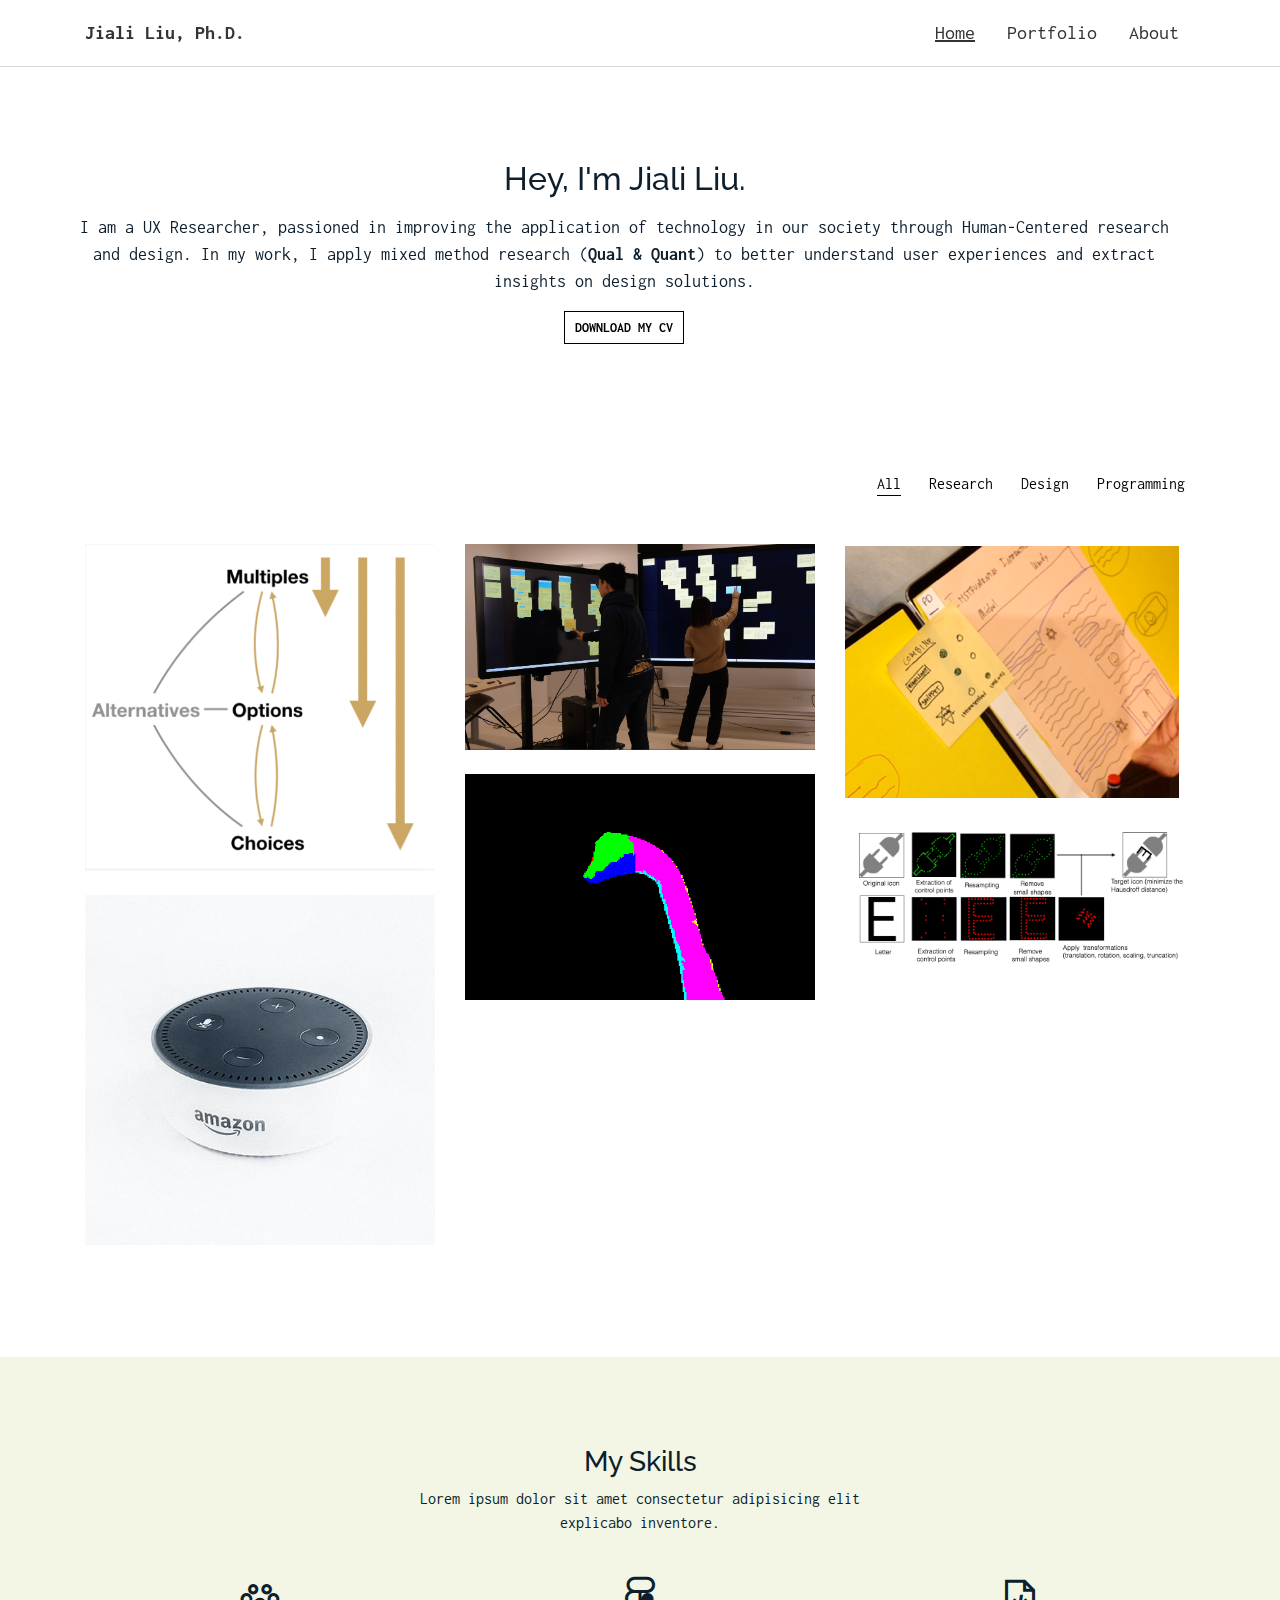
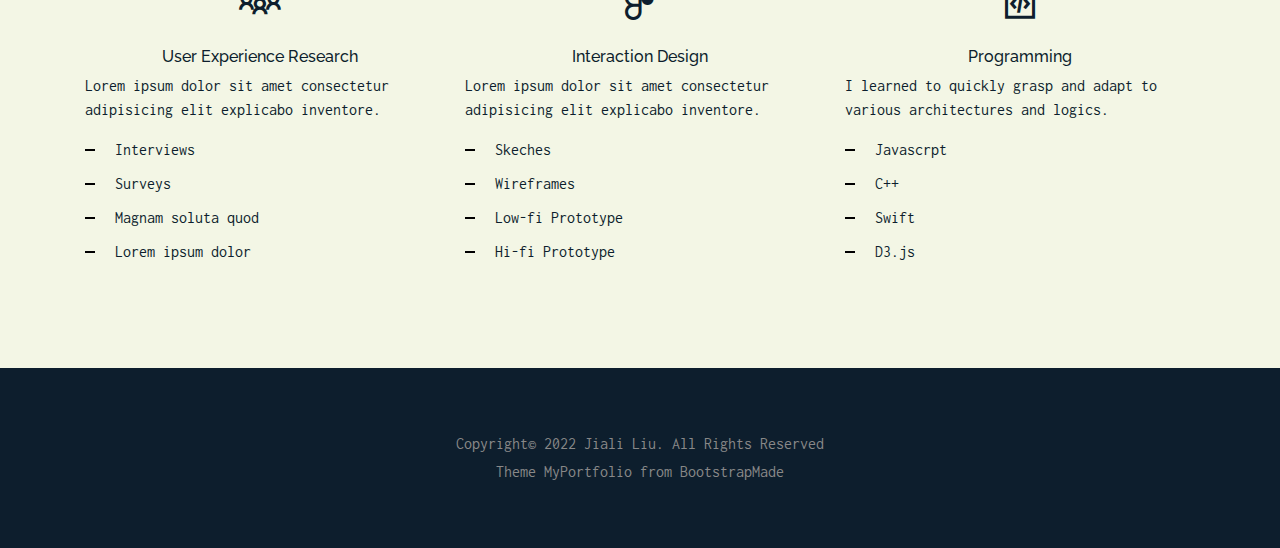
==== index.html @ 4feab04d "fix nav" ====
<!DOCTYPE html>
<html lang="en">

<head>
  <meta charset="utf-8">
  <title>JL</title>
  <meta content="width=device-width, initial-scale=1.0" name="viewport">
  <meta content="" name="keywords">
  <meta content="" name="description">

  <!-- Favicons -->
  <link rel="apple-touch-icon" sizes="180x180" href="img/apple-touch-icon.png">
  <link rel="icon" type="image/png" sizes="32x32" href="img/favicon-32x32.png">
  <link rel="icon" type="image/png" sizes="16x16" href="img/favicon-16x16.png">
  <link rel="manifest" href="img/site.webmanifest">

  <!-- Google Fonts -->
  <link href="https://fonts.googleapis.com/css?family=Inconsolata:400,700|Raleway:400,700&display=swap"
    rel="stylesheet">

  <!-- Bootstrap CSS File -->
  <link href="vendor/bootstrap/css/bootstrap.min.css" rel="stylesheet">

  <!-- Vendor CSS Files -->
  <link href="vendor/icofont/icofont.min.css" rel="stylesheet">
  <link href="vendor/line-awesome/css/line-awesome.min.css" rel="stylesheet">
  <link href="vendor/aos/aos.css" rel="stylesheet">
  <link href="vendor/owlcarousel/assets/owl.carousel.min.css" rel="stylesheet">

  <!-- Template Main CSS File -->
  <link href="css/style.css" rel="stylesheet">

  <script src="https://ajax.googleapis.com/ajax/libs/jquery/3.5.1/jquery.min.js"></script>
  <!-- =======================================================
    Template Name: MyPortfolio
    Template URL: https://bootstrapmade.com/myportfolio-bootstrap-portfolio-website-template/
    Author: BootstrapMade.com
    Author URL: https://bootstrapmade.com/
  ======================================================= -->
</head>

<body>

  <!--Navigation bar-->
<div id="nav-placeholder">
</div>

<script>
$(function(){
  $("#nav-placeholder").load("nav.html", ()=> {
    $("#menu-home").attr('class', 'nav-item active');
    $("#menu-portfolio").attr('class', 'nav-item');
    $("#menu-about").attr('class', 'nav-item');
  });
});
</script>
<!--end of Navigation bar-->


  <main id="main">

    <div class="site-section" id="section-intro">
      <div class="container">
        <div class="row mb-4 align-items-center">
          <div class="col-md-12 justify-content-center text-center" data-aos="fade-up">
            <h2>Hey, I'm Jiali Liu.</h2>
            <p id="elevator-pitch">I am a UX Researcher, passioned in improving the application of technology in our society through Human-Centered research and design.
               In my work, I apply mixed method research (<b>Qual & Quant</b>) to better understand user experiences and extract insights on design solutions.
            </p>
            <p><a href="#" class="getCV">Download my CV</a></p>
          </div>
        </div>
      </div>
    </div>

    <div class="site-section site-portfolio">
      <div class="container">
         <div class="row mb-5 align-items-center">
            <div class="col-md-12 col-lg-6 mb-4 mb-lg-0" data-aos="fade-up">
              <!-- <p class="mb-0">UX Researcher & Designer</p> -->
            </div>
            <div class="col-md-12 col-lg-6 text-left text-lg-right" data-aos="fade-up" data-aos-delay="100">
              <div id="filters" class="filters">
                <a href="#" data-filter="*" class="active">All</a>
                <a href="#" data-filter=".research">Research</a>
                <a href="#" data-filter=".design">Design</a>
                <a href="#" data-filter=".programming">Programming</a>
              </div>
            </div>
          </div>

        <div id="portfolio-grid" class="row no-gutter" data-aos="fade-up" data-aos-delay="200">
          <div class="item research col-sm-6 col-md-4 col-lg-4 mb-4">
            <a href="alternatives.html" class="item-wrap fancybox">
              <div class="work-info">
                <h3>Alternatives in Data Analysis</h3>
                <span>research</span>
              </div>
              <img class="img-fluid" src="img/alternatives/alts-attention.jpg">
            </a>
          </div>
          <div class="item research col-sm-6 col-md-4 col-lg-4 mb-4">
            <a href="ADQDA.html" class="item-wrap fancybox">
              <div class="work-info">
                <h3>Affinity Diagramming</h3>
                <span>research</span>
              </div>
              <img class="img-fluid" src="img/ADQDA/ADQDA-cover.png">
            </a>
          </div>
          <div class="item research design col-sm-6 col-md-4 col-lg-4 mb-4">
            <a href="plasmaText.html" class="item-wrap fancybox">
              <div class="work-info">
                <h3>PlasmaText</h3>
                <span>research, design</span>
              </div>
              <img class="img-fluid" src="img/plasmaText/plasmaText-cover.png">
            </a>
          </div>
          <div class="item programming col-sm-6 col-md-4 col-lg-4 mb-4">
            <a href="work-single.html" class="item-wrap fancybox">
              <div class="work-info">
                <h3>Exoskeleton</h3>
                <span>programming</span>
              </div>
              <img class="img-fluid" src="img/programming/programming-exoskeleton.png">
            </a>
          </div>
          <div class="item programming col-sm-6 col-md-4 col-lg-4 mb-4">
            <a href="work-single.html" class="item-wrap fancybox">
              <div class="work-info">
                <h3>IconHK</h3>
                <span>programming</span>
              </div>
              <img class="img-fluid" src="img/programming/iconhk.png">
            </a>
          </div>
          <div class="item design col-sm-6 col-md-4 col-lg-4 mb-4">
            <a href="work-single.html" class="item-wrap fancybox">
              <div class="work-info">
                <h3>Alt.Notebook</h3>
                <span>design</span>
              </div>
              <img class="img-fluid" src="img/img_6.jpg">
            </a>
          </div>
        </div>
    </div>
  </div>

    <div class="site-section" id="my-skills">
      <div class="container">
        <div class="row justify-content-center text-center mb-4">
          <div class="col-5">
            <h2 class="h2 heading">My Skills</h2>
            <p>Lorem ipsum dolor sit amet consectetur adipisicing elit explicabo inventore.</p>
          </div>
        </div>

        <div class="row">
          <div class="col">
            <i class="las la-users la-3x mb-4 d-flex justify-content-center"></i>
            <h4 class="h4 mb-2 d-flex justify-content-center">User Experience Research</h4>
            <p>Lorem ipsum dolor sit amet consectetur adipisicing elit explicabo inventore.</p>
            <ul class="list-unstyled list-line">
              <li>Interviews</li>
              <li>Surveys</li>
              <li>Magnam soluta quod</li>
              <li>Lorem ipsum dolor</li>
            </ul>
          </div>

          <div class="col">
            <i class="lab la-figma la-3x mb-4 d-flex justify-content-center"></i>
            <h4 class="h4 mb-2 d-flex justify-content-center">Interaction Design</h4>
            <p>Lorem ipsum dolor sit amet consectetur adipisicing elit explicabo inventore.</p>
            <ul class="list-unstyled list-line">
              <li>Skeches</li>
              <li>Wireframes</li>
              <li>Low-fi Prototype</li>
              <li>Hi-fi Prototype</li>
            </ul>
          </div>

          <div class="col">
            <i class="las la-file-code la-3x mb-4 d-flex justify-content-center"></i>
            <h4 class="h4 mb-2 d-flex justify-content-center">Programming</h4>
            <p>I learned to quickly grasp and adapt to various architectures and logics.</p>
            <ul class="list-unstyled list-line">
              <li>Javascrpt</li>
              <li>C++</li>
              <li>Swift</li>
              <li>D3.js</li>
            </ul>
          </div>
        </div>
      </div>
    </div>

  </main>
  <!--footer-->
<div id="footer-placeholder">
</div>

<script>
$(function(){
  $("#footer-placeholder").load("footer.html");
  console.log("hhhh");
});
</script>
<!--end of footer-->

  <!-- Vendor JS Files -->
  <script src="vendor/jquery/jquery.min.js"></script>
  <script src="vendor/jquery/jquery-migrate.min.js"></script>
  <script src="vendor/bootstrap/js/bootstrap.min.js"></script>
  <script src="vendor/easing/easing.min.js"></script>
  <script src="vendor/php-email-form/validate.js"></script>
  <script src="vendor/isotope/isotope.pkgd.min.js"></script>
  <script src="vendor/aos/aos.js"></script>
  <script src="vendor/owlcarousel/owl.carousel.min.js"></script>

  <!-- Template Main JS File -->
  <script src="js/main.js"></script>

</body>

</html>
---- vendor/line-awesome/css/line-awesome.min.css ----
.la,.lab,.lad,.lal,.lar,.las{-moz-osx-font-smoothing:grayscale;-webkit-font-smoothing:antialiased;display:inline-block;font-style:normal;font-variant:normal;text-rendering:auto;line-height:1}.la-lg{font-size:1.33333em;line-height:.75em;vertical-align:-.0667em}.la-xs{font-size:.75em}.la-sm{font-size:.875em}.la-1x{font-size:1em}.la-2x{font-size:2em}.la-3x{font-size:3em}.la-4x{font-size:4em}.la-5x{font-size:5em}.la-6x{font-size:6em}.la-7x{font-size:7em}.la-8x{font-size:8em}.la-9x{font-size:9em}.la-10x{font-size:10em}.la-fw{text-align:center;width:1.25em}.la-ul{list-style-type:none;margin-left:2.5em;padding-left:0}.la-ul>li{position:relative}.la-li{left:-2em;position:absolute;text-align:center;width:2em;line-height:inherit}.la-border{border:solid .08em #eee;border-radius:.1em;padding:.2em .25em .15em}.la-pull-left{float:left}.la-pull-right{float:right}.la.la-pull-left,.lab.la-pull-left,.lal.la-pull-left,.lar.la-pull-left,.las.la-pull-left{margin-right:.3em}.la.la-pull-right,.lab.la-pull-right,.lal.la-pull-right,.lar.la-pull-right,.las.la-pull-right{margin-left:.3em}.la-spin{-webkit-animation:la-spin 2s infinite linear;animation:la-spin 2s infinite linear}.la-pulse{-webkit-animation:la-spin 1s infinite steps(8);animation:la-spin 1s infinite steps(8)}@-webkit-keyframes la-spin{0%{-webkit-transform:rotate(0);transform:rotate(0)}100%{-webkit-transform:rotate(360deg);transform:rotate(360deg)}}@keyframes la-spin{0%{-webkit-transform:rotate(0);transform:rotate(0)}100%{-webkit-transform:rotate(360deg);transform:rotate(360deg)}}.la-rotate-90{-webkit-transform:rotate(90deg);transform:rotate(90deg)}.la-rotate-180{-webkit-transform:rotate(180deg);transform:rotate(180deg)}.la-rotate-270{-webkit-transform:rotate(270deg);transform:rotate(270deg)}.la-flip-horizontal{-webkit-transform:scale(-1,1);transform:scale(-1,1)}.la-flip-vertical{-webkit-transform:scale(1,-1);transform:scale(1,-1)}.la-flip-both,.la-flip-horizontal.la-flip-vertical{-webkit-transform:scale(-1,-1);transform:scale(-1,-1)}:root .la-flip-both,:root .la-flip-horizontal,:root .la-flip-vertical,:root .la-rotate-180,:root .la-rotate-270,:root .la-rotate-90{-webkit-filter:none;filter:none}.la-stack{display:inline-block;height:2em;line-height:2em;position:relative;vertical-align:middle;width:2.5em}.la-stack-1x,.la-stack-2x{left:0;position:absolute;text-align:center;width:100%}.la-stack-1x{line-height:inherit}.la-stack-2x{font-size:2em}.la-inverse{color:#fff}.la-500px:before{content:"\f26e"}.la-accessible-icon:before{content:"\f368"}.la-accusoft:before{content:"\f369"}.la-acquisitions-incorporated:before{content:"\f6af"}.la-ad:before{content:"\f641"}.la-address-book:before{content:"\f2b9"}.la-address-card:before{content:"\f2bb"}.la-adjust:before{content:"\f042"}.la-adn:before{content:"\f170"}.la-adobe:before{content:"\f778"}.la-adversal:before{content:"\f36a"}.la-affiliatetheme:before{content:"\f36b"}.la-air-freshener:before{content:"\f5d0"}.la-airbnb:before{content:"\f834"}.la-algolia:before{content:"\f36c"}.la-align-center:before{content:"\f037"}.la-align-justify:before{content:"\f039"}.la-align-left:before{content:"\f036"}.la-align-right:before{content:"\f038"}.la-alipay:before{content:"\f642"}.la-allergies:before{content:"\f461"}.la-amazon:before{content:"\f270"}.la-amazon-pay:before{content:"\f42c"}.la-ambulance:before{content:"\f0f9"}.la-american-sign-language-interpreting:before{content:"\f2a3"}.la-amilia:before{content:"\f36d"}.la-anchor:before{content:"\f13d"}.la-android:before{content:"\f17b"}.la-angellist:before{content:"\f209"}.la-angle-double-down:before{content:"\f103"}.la-angle-double-left:before{content:"\f100"}.la-angle-double-right:before{content:"\f101"}.la-angle-double-up:before{content:"\f102"}.la-angle-down:before{content:"\f107"}.la-angle-left:before{content:"\f104"}.la-angle-right:before{content:"\f105"}.la-angle-up:before{content:"\f106"}.la-angry:before{content:"\f556"}.la-angrycreative:before{content:"\f36e"}.la-angular:before{content:"\f420"}.la-ankh:before{content:"\f644"}.la-app-store:before{content:"\f36f"}.la-app-store-ios:before{content:"\f370"}.la-apper:before{content:"\f371"}.la-apple:before{content:"\f179"}.la-apple-alt:before{content:"\f5d1"}.la-apple-pay:before{content:"\f415"}.la-archive:before{content:"\f187"}.la-archway:before{content:"\f557"}.la-arrow-alt-circle-down:before{content:"\f358"}.la-arrow-alt-circle-left:before{content:"\f359"}.la-arrow-alt-circle-right:before{content:"\f35a"}.la-arrow-alt-circle-up:before{content:"\f35b"}.la-arrow-circle-down:before{content:"\f0ab"}.la-arrow-circle-left:before{content:"\f0a8"}.la-arrow-circle-right:before{content:"\f0a9"}.la-arrow-circle-up:before{content:"\f0aa"}.la-arrow-down:before{content:"\f063"}.la-arrow-left:before{content:"\f060"}.la-arrow-right:before{content:"\f061"}.la-arrow-up:before{content:"\f062"}.la-arrows-alt:before{content:"\f0b2"}.la-arrows-alt-h:before{content:"\f337"}.la-arrows-alt-v:before{content:"\f338"}.la-artstation:before{content:"\f77a"}.la-assistive-listening-systems:before{content:"\f2a2"}.la-asterisk:before{content:"\f069"}.la-asymmetrik:before{content:"\f372"}.la-at:before{content:"\f1fa"}.la-atlas:before{content:"\f558"}.la-atlassian:before{content:"\f77b"}.la-atom:before{content:"\f5d2"}.la-audible:before{content:"\f373"}.la-audio-description:before{content:"\f29e"}.la-autoprefixer:before{content:"\f41c"}.la-avianex:before{content:"\f374"}.la-aviato:before{content:"\f421"}.la-award:before{content:"\f559"}.la-aws:before{content:"\f375"}.la-baby:before{content:"\f77c"}.la-baby-carriage:before{content:"\f77d"}.la-backspace:before{content:"\f55a"}.la-backward:before{content:"\f04a"}.la-bacon:before{content:"\f7e5"}.la-balance-scale:before{content:"\f24e"}.la-balance-scale-left:before{content:"\f515"}.la-balance-scale-right:before{content:"\f516"}.la-ban:before{content:"\f05e"}.la-band-aid:before{content:"\f462"}.la-bandcamp:before{content:"\f2d5"}.la-barcode:before{content:"\f02a"}.la-bars:before{content:"\f0c9"}.la-baseball-ball:before{content:"\f433"}.la-basketball-ball:before{content:"\f434"}.la-bath:before{content:"\f2cd"}.la-battery-empty:before{content:"\f244"}.la-battery-full:before{content:"\f240"}.la-battery-half:before{content:"\f242"}.la-battery-quarter:before{content:"\f243"}.la-battery-three-quarters:before{content:"\f241"}.la-battle-net:before{content:"\f835"}.la-bed:before{content:"\f236"}.la-beer:before{content:"\f0fc"}.la-behance:before{content:"\f1b4"}.la-behance-square:before{content:"\f1b5"}.la-bell:before{content:"\f0f3"}.la-bell-slash:before{content:"\f1f6"}.la-bezier-curve:before{content:"\f55b"}.la-bible:before{content:"\f647"}.la-bicycle:before{content:"\f206"}.la-biking:before{content:"\f84a"}.la-bimobject:before{content:"\f378"}.la-binoculars:before{content:"\f1e5"}.la-biohazard:before{content:"\f780"}.la-birthday-cake:before{content:"\f1fd"}.la-bitbucket:before{content:"\f171"}.la-bitcoin:before{content:"\f379"}.la-bity:before{content:"\f37a"}.la-black-tie:before{content:"\f27e"}.la-blackberry:before{content:"\f37b"}.la-blender:before{content:"\f517"}.la-blender-phone:before{content:"\f6b6"}.la-blind:before{content:"\f29d"}.la-blog:before{content:"\f781"}.la-blogger:before{content:"\f37c"}.la-blogger-b:before{content:"\f37d"}.la-bluetooth:before{content:"\f293"}.la-bluetooth-b:before{content:"\f294"}.la-bold:before{content:"\f032"}.la-bolt:before{content:"\f0e7"}.la-bomb:before{content:"\f1e2"}.la-bone:before{content:"\f5d7"}.la-bong:before{content:"\f55c"}.la-book:before{content:"\f02d"}.la-book-dead:before{content:"\f6b7"}.la-book-medical:before{content:"\f7e6"}.la-book-open:before{content:"\f518"}.la-book-reader:before{content:"\f5da"}.la-bookmark:before{content:"\f02e"}.la-bootstrap:before{content:"\f836"}.la-border-all:before{content:"\f84c"}.la-border-none:before{content:"\f850"}.la-border-style:before{content:"\f853"}.la-bowling-ball:before{content:"\f436"}.la-box:before{content:"\f466"}.la-box-open:before{content:"\f49e"}.la-boxes:before{content:"\f468"}.la-braille:before{content:"\f2a1"}.la-brain:before{content:"\f5dc"}.la-bread-slice:before{content:"\f7ec"}.la-briefcase:before{content:"\f0b1"}.la-briefcase-medical:before{content:"\f469"}.la-broadcast-tower:before{content:"\f519"}.la-broom:before{content:"\f51a"}.la-brush:before{content:"\f55d"}.la-btc:before{content:"\f15a"}.la-buffer:before{content:"\f837"}.la-bug:before{content:"\f188"}.la-building:before{content:"\f1ad"}.la-bullhorn:before{content:"\f0a1"}.la-bullseye:before{content:"\f140"}.la-burn:before{content:"\f46a"}.la-buromobelexperte:before{content:"\f37f"}.la-bus:before{content:"\f207"}.la-bus-alt:before{content:"\f55e"}.la-business-time:before{content:"\f64a"}.la-buy-n-large:before{content:"\f8a6"}.la-buysellads:before{content:"\f20d"}.la-calculator:before{content:"\f1ec"}.la-calendar:before{content:"\f133"}.la-calendar-alt:before{content:"\f073"}.la-calendar-check:before{content:"\f274"}.la-calendar-day:before{content:"\f783"}.la-calendar-minus:before{content:"\f272"}.la-calendar-plus:before{content:"\f271"}.la-calendar-times:before{content:"\f273"}.la-calendar-week:before{content:"\f784"}.la-camera:before{content:"\f030"}.la-camera-retro:before{content:"\f083"}.la-campground:before{content:"\f6bb"}.la-canadian-maple-leaf:before{content:"\f785"}.la-candy-cane:before{content:"\f786"}.la-cannabis:before{content:"\f55f"}.la-capsules:before{content:"\f46b"}.la-car:before{content:"\f1b9"}.la-car-alt:before{content:"\f5de"}.la-car-battery:before{content:"\f5df"}.la-car-crash:before{content:"\f5e1"}.la-car-side:before{content:"\f5e4"}.la-caret-down:before{content:"\f0d7"}.la-caret-left:before{content:"\f0d9"}.la-caret-right:before{content:"\f0da"}.la-caret-square-down:before{content:"\f150"}.la-caret-square-left:before{content:"\f191"}.la-caret-square-right:before{content:"\f152"}.la-caret-square-up:before{content:"\f151"}.la-caret-up:before{content:"\f0d8"}.la-carrot:before{content:"\f787"}.la-cart-arrow-down:before{content:"\f218"}.la-cart-plus:before{content:"\f217"}.la-cash-register:before{content:"\f788"}.la-cat:before{content:"\f6be"}.la-cc-amazon-pay:before{content:"\f42d"}.la-cc-amex:before{content:"\f1f3"}.la-cc-apple-pay:before{content:"\f416"}.la-cc-diners-club:before{content:"\f24c"}.la-cc-discover:before{content:"\f1f2"}.la-cc-jcb:before{content:"\f24b"}.la-cc-mastercard:before{content:"\f1f1"}.la-cc-paypal:before{content:"\f1f4"}.la-cc-stripe:before{content:"\f1f5"}.la-cc-visa:before{content:"\f1f0"}.la-centercode:before{content:"\f380"}.la-centos:before{content:"\f789"}.la-certificate:before{content:"\f0a3"}.la-chair:before{content:"\f6c0"}.la-chalkboard:before{content:"\f51b"}.la-chalkboard-teacher:before{content:"\f51c"}.la-charging-station:before{content:"\f5e7"}.la-chart-area:before{content:"\f1fe"}.la-chart-bar:before{content:"\f080"}.la-chart-line:before{content:"\f201"}.la-chart-pie:before{content:"\f200"}.la-check:before{content:"\f00c"}.la-check-circle:before{content:"\f058"}.la-check-double:before{content:"\f560"}.la-check-square:before{content:"\f14a"}.la-cheese:before{content:"\f7ef"}.la-chess:before{content:"\f439"}.la-chess-bishop:before{content:"\f43a"}.la-chess-board:before{content:"\f43c"}.la-chess-king:before{content:"\f43f"}.la-chess-knight:before{content:"\f441"}.la-chess-pawn:before{content:"\f443"}.la-chess-queen:before{content:"\f445"}.la-chess-rook:before{content:"\f447"}.la-chevron-circle-down:before{content:"\f13a"}.la-chevron-circle-left:before{content:"\f137"}.la-chevron-circle-right:before{content:"\f138"}.la-chevron-circle-up:before{content:"\f139"}.la-chevron-down:before{content:"\f078"}.la-chevron-left:before{content:"\f053"}.la-chevron-right:before{content:"\f054"}.la-chevron-up:before{content:"\f077"}.la-child:before{content:"\f1ae"}.la-chrome:before{content:"\f268"}.la-chromecast:before{content:"\f838"}.la-church:before{content:"\f51d"}.la-circle:before{content:"\f111"}.la-circle-notch:before{content:"\f1ce"}.la-city:before{content:"\f64f"}.la-clinic-medical:before{content:"\f7f2"}.la-clipboard:before{content:"\f328"}.la-clipboard-check:before{content:"\f46c"}.la-clipboard-list:before{content:"\f46d"}.la-clock:before{content:"\f017"}.la-clone:before{content:"\f24d"}.la-closed-captioning:before{content:"\f20a"}.la-cloud:before{content:"\f0c2"}.la-cloud-download-alt:before{content:"\f381"}.la-cloud-meatball:before{content:"\f73b"}.la-cloud-moon:before{content:"\f6c3"}.la-cloud-moon-rain:before{content:"\f73c"}.la-cloud-rain:before{content:"\f73d"}.la-cloud-showers-heavy:before{content:"\f740"}.la-cloud-sun:before{content:"\f6c4"}.la-cloud-sun-rain:before{content:"\f743"}.la-cloud-upload-alt:before{content:"\f382"}.la-cloudscale:before{content:"\f383"}.la-cloudsmith:before{content:"\f384"}.la-cloudversify:before{content:"\f385"}.la-cocktail:before{content:"\f561"}.la-code:before{content:"\f121"}.la-code-branch:before{content:"\f126"}.la-codepen:before{content:"\f1cb"}.la-codiepie:before{content:"\f284"}.la-coffee:before{content:"\f0f4"}.la-cog:before{content:"\f013"}.la-cogs:before{content:"\f085"}.la-coins:before{content:"\f51e"}.la-columns:before{content:"\f0db"}.la-comment:before{content:"\f075"}.la-comment-alt:before{content:"\f27a"}.la-comment-dollar:before{content:"\f651"}.la-comment-dots:before{content:"\f4ad"}.la-comment-medical:before{content:"\f7f5"}.la-comment-slash:before{content:"\f4b3"}.la-comments:before{content:"\f086"}.la-comments-dollar:before{content:"\f653"}.la-compact-disc:before{content:"\f51f"}.la-compass:before{content:"\f14e"}.la-compress:before{content:"\f066"}.la-compress-arrows-alt:before{content:"\f78c"}.la-concierge-bell:before{content:"\f562"}.la-confluence:before{content:"\f78d"}.la-connectdevelop:before{content:"\f20e"}.la-contao:before{content:"\f26d"}.la-cookie:before{content:"\f563"}.la-cookie-bite:before{content:"\f564"}.la-copy:before{content:"\f0c5"}.la-copyright:before{content:"\f1f9"}.la-cotton-bureau:before{content:"\f89e"}.la-couch:before{content:"\f4b8"}.la-cpanel:before{content:"\f388"}.la-creative-commons:before{content:"\f25e"}.la-creative-commons-by:before{content:"\f4e7"}.la-creative-commons-nc:before{content:"\f4e8"}.la-creative-commons-nc-eu:before{content:"\f4e9"}.la-creative-commons-nc-jp:before{content:"\f4ea"}.la-creative-commons-nd:before{content:"\f4eb"}.la-creative-commons-pd:before{content:"\f4ec"}.la-creative-commons-pd-alt:before{content:"\f4ed"}.la-creative-commons-remix:before{content:"\f4ee"}.la-creative-commons-sa:before{content:"\f4ef"}.la-creative-commons-sampling:before{content:"\f4f0"}.la-creative-commons-sampling-plus:before{content:"\f4f1"}.la-creative-commons-share:before{content:"\f4f2"}.la-creative-commons-zero:before{content:"\f4f3"}.la-credit-card:before{content:"\f09d"}.la-critical-role:before{content:"\f6c9"}.la-crop:before{content:"\f125"}.la-crop-alt:before{content:"\f565"}.la-cross:before{content:"\f654"}.la-crosshairs:before{content:"\f05b"}.la-crow:before{content:"\f520"}.la-crown:before{content:"\f521"}.la-crutch:before{content:"\f7f7"}.la-css3:before{content:"\f13c"}.la-css3-alt:before{content:"\f38b"}.la-cube:before{content:"\f1b2"}.la-cubes:before{content:"\f1b3"}.la-cut:before{content:"\f0c4"}.la-cuttlefish:before{content:"\f38c"}.la-d-and-d:before{content:"\f38d"}.la-d-and-d-beyond:before{content:"\f6ca"}.la-dashcube:before{content:"\f210"}.la-database:before{content:"\f1c0"}.la-deaf:before{content:"\f2a4"}.la-delicious:before{content:"\f1a5"}.la-democrat:before{content:"\f747"}.la-deploydog:before{content:"\f38e"}.la-deskpro:before{content:"\f38f"}.la-desktop:before{content:"\f108"}.la-dev:before{content:"\f6cc"}.la-deviantart:before{content:"\f1bd"}.la-dharmachakra:before{content:"\f655"}.la-dhl:before{content:"\f790"}.la-diagnoses:before{content:"\f470"}.la-diaspora:before{content:"\f791"}.la-dice:before{content:"\f522"}.la-dice-d20:before{content:"\f6cf"}.la-dice-d6:before{content:"\f6d1"}.la-dice-five:before{content:"\f523"}.la-dice-four:before{content:"\f524"}.la-dice-one:before{content:"\f525"}.la-dice-six:before{content:"\f526"}.la-dice-three:before{content:"\f527"}.la-dice-two:before{content:"\f528"}.la-digg:before{content:"\f1a6"}.la-digital-ocean:before{content:"\f391"}.la-digital-tachograph:before{content:"\f566"}.la-directions:before{content:"\f5eb"}.la-discord:before{content:"\f392"}.la-discourse:before{content:"\f393"}.la-divide:before{content:"\f529"}.la-dizzy:before{content:"\f567"}.la-dna:before{content:"\f471"}.la-dochub:before{content:"\f394"}.la-docker:before{content:"\f395"}.la-dog:before{content:"\f6d3"}.la-dollar-sign:before{content:"\f155"}.la-dolly:before{content:"\f472"}.la-dolly-flatbed:before{content:"\f474"}.la-donate:before{content:"\f4b9"}.la-door-closed:before{content:"\f52a"}.la-door-open:before{content:"\f52b"}.la-dot-circle:before{content:"\f192"}.la-dove:before{content:"\f4ba"}.la-download:before{content:"\f019"}.la-draft2digital:before{content:"\f396"}.la-drafting-compass:before{content:"\f568"}.la-dragon:before{content:"\f6d5"}.la-draw-polygon:before{content:"\f5ee"}.la-dribbble:before{content:"\f17d"}.la-dribbble-square:before{content:"\f397"}.la-dropbox:before{content:"\f16b"}.la-drum:before{content:"\f569"}.la-drum-steelpan:before{content:"\f56a"}.la-drumstick-bite:before{content:"\f6d7"}.la-drupal:before{content:"\f1a9"}.la-dumbbell:before{content:"\f44b"}.la-dumpster:before{content:"\f793"}.la-dumpster-fire:before{content:"\f794"}.la-dungeon:before{content:"\f6d9"}.la-dyalog:before{content:"\f399"}.la-earlybirds:before{content:"\f39a"}.la-ebay:before{content:"\f4f4"}.la-edge:before{content:"\f282"}.la-edit:before{content:"\f044"}.la-egg:before{content:"\f7fb"}.la-eject:before{content:"\f052"}.la-elementor:before{content:"\f430"}.la-ellipsis-h:before{content:"\f141"}.la-ellipsis-v:before{content:"\f142"}.la-ello:before{content:"\f5f1"}.la-ember:before{content:"\f423"}.la-empire:before{content:"\f1d1"}.la-envelope:before{content:"\f0e0"}.la-envelope-open:before{content:"\f2b6"}.la-envelope-open-text:before{content:"\f658"}.la-envelope-square:before{content:"\f199"}.la-envira:before{content:"\f299"}.la-equals:before{content:"\f52c"}.la-eraser:before{content:"\f12d"}.la-erlang:before{content:"\f39d"}.la-ethereum:before{content:"\f42e"}.la-ethernet:before{content:"\f796"}.la-etsy:before{content:"\f2d7"}.la-euro-sign:before{content:"\f153"}.la-evernote:before{content:"\f839"}.la-exchange-alt:before{content:"\f362"}.la-exclamation:before{content:"\f12a"}.la-exclamation-circle:before{content:"\f06a"}.la-exclamation-triangle:before{content:"\f071"}.la-expand:before{content:"\f065"}.la-expand-arrows-alt:before{content:"\f31e"}.la-expeditedssl:before{content:"\f23e"}.la-external-link-alt:before{content:"\f35d"}.la-external-link-square-alt:before{content:"\f360"}.la-eye:before{content:"\f06e"}.la-eye-dropper:before{content:"\f1fb"}.la-eye-slash:before{content:"\f070"}.la-facebook:before{content:"\f09a"}.la-facebook-f:before{content:"\f39e"}.la-facebook-messenger:before{content:"\f39f"}.la-facebook-square:before{content:"\f082"}.la-fan:before{content:"\f863"}.la-fantasy-flight-games:before{content:"\f6dc"}.la-fast-backward:before{content:"\f049"}.la-fast-forward:before{content:"\f050"}.la-fax:before{content:"\f1ac"}.la-feather:before{content:"\f52d"}.la-feather-alt:before{content:"\f56b"}.la-fedex:before{content:"\f797"}.la-fedora:before{content:"\f798"}.la-female:before{content:"\f182"}.la-fighter-jet:before{content:"\f0fb"}.la-figma:before{content:"\f799"}.la-file:before{content:"\f15b"}.la-file-alt:before{content:"\f15c"}.la-file-archive:before{content:"\f1c6"}.la-file-audio:before{content:"\f1c7"}.la-file-code:before{content:"\f1c9"}.la-file-contract:before{content:"\f56c"}.la-file-csv:before{content:"\f6dd"}.la-file-download:before{content:"\f56d"}.la-file-excel:before{content:"\f1c3"}.la-file-export:before{content:"\f56e"}.la-file-image:before{content:"\f1c5"}.la-file-import:before{content:"\f56f"}.la-file-invoice:before{content:"\f570"}.la-file-invoice-dollar:before{content:"\f571"}.la-file-medical:before{content:"\f477"}.la-file-medical-alt:before{content:"\f478"}.la-file-pdf:before{content:"\f1c1"}.la-file-powerpoint:before{content:"\f1c4"}.la-file-prescription:before{content:"\f572"}.la-file-signature:before{content:"\f573"}.la-file-upload:before{content:"\f574"}.la-file-video:before{content:"\f1c8"}.la-file-word:before{content:"\f1c2"}.la-fill:before{content:"\f575"}.la-fill-drip:before{content:"\f576"}.la-film:before{content:"\f008"}.la-filter:before{content:"\f0b0"}.la-fingerprint:before{content:"\f577"}.la-fire:before{content:"\f06d"}.la-fire-alt:before{content:"\f7e4"}.la-fire-extinguisher:before{content:"\f134"}.la-firefox:before{content:"\f269"}.la-first-aid:before{content:"\f479"}.la-first-order:before{content:"\f2b0"}.la-first-order-alt:before{content:"\f50a"}.la-firstdraft:before{content:"\f3a1"}.la-fish:before{content:"\f578"}.la-fist-raised:before{content:"\f6de"}.la-flag:before{content:"\f024"}.la-flag-checkered:before{content:"\f11e"}.la-flag-usa:before{content:"\f74d"}.la-flask:before{content:"\f0c3"}.la-flickr:before{content:"\f16e"}.la-flipboard:before{content:"\f44d"}.la-flushed:before{content:"\f579"}.la-fly:before{content:"\f417"}.la-folder:before{content:"\f07b"}.la-folder-minus:before{content:"\f65d"}.la-folder-open:before{content:"\f07c"}.la-folder-plus:before{content:"\f65e"}.la-font:before{content:"\f031"}.la-font-awesome:before{content:"\f2b4"}.la-font-awesome-alt:before{content:"\f35c"}.la-font-awesome-flag:before{content:"\f425"}.la-font-awesome-logo-full:before{content:"\f4e6"}.la-fonticons:before{content:"\f280"}.la-fonticons-fi:before{content:"\f3a2"}.la-football-ball:before{content:"\f44e"}.la-fort-awesome:before{content:"\f286"}.la-fort-awesome-alt:before{content:"\f3a3"}.la-forumbee:before{content:"\f211"}.la-forward:before{content:"\f04e"}.la-foursquare:before{content:"\f180"}.la-free-code-camp:before{content:"\f2c5"}.la-freebsd:before{content:"\f3a4"}.la-frog:before{content:"\f52e"}.la-frown:before{content:"\f119"}.la-frown-open:before{content:"\f57a"}.la-fulcrum:before{content:"\f50b"}.la-funnel-dollar:before{content:"\f662"}.la-futbol:before{content:"\f1e3"}.la-galactic-republic:before{content:"\f50c"}.la-galactic-senate:before{content:"\f50d"}.la-gamepad:before{content:"\f11b"}.la-gas-pump:before{content:"\f52f"}.la-gavel:before{content:"\f0e3"}.la-gem:before{content:"\f3a5"}.la-genderless:before{content:"\f22d"}.la-get-pocket:before{content:"\f265"}.la-gg:before{content:"\f260"}.la-gg-circle:before{content:"\f261"}.la-ghost:before{content:"\f6e2"}.la-gift:before{content:"\f06b"}.la-gifts:before{content:"\f79c"}.la-git:before{content:"\f1d3"}.la-git-alt:before{content:"\f841"}.la-git-square:before{content:"\f1d2"}.la-github:before{content:"\f09b"}.la-github-alt:before{content:"\f113"}.la-github-square:before{content:"\f092"}.la-gitkraken:before{content:"\f3a6"}.la-gitlab:before{content:"\f296"}.la-gitter:before{content:"\f426"}.la-glass-cheers:before{content:"\f79f"}.la-glass-martini:before{content:"\f000"}.la-glass-martini-alt:before{content:"\f57b"}.la-glass-whiskey:before{content:"\f7a0"}.la-glasses:before{content:"\f530"}.la-glide:before{content:"\f2a5"}.la-glide-g:before{content:"\f2a6"}.la-globe:before{content:"\f0ac"}.la-globe-africa:before{content:"\f57c"}.la-globe-americas:before{content:"\f57d"}.la-globe-asia:before{content:"\f57e"}.la-globe-europe:before{content:"\f7a2"}.la-gofore:before{content:"\f3a7"}.la-golf-ball:before{content:"\f450"}.la-goodreads:before{content:"\f3a8"}.la-goodreads-g:before{content:"\f3a9"}.la-google:before{content:"\f1a0"}.la-google-drive:before{content:"\f3aa"}.la-google-play:before{content:"\f3ab"}.la-google-plus:before{content:"\f2b3"}.la-google-plus-g:before{content:"\f0d5"}.la-google-plus-square:before{content:"\f0d4"}.la-google-wallet:before{content:"\f1ee"}.la-gopuram:before{content:"\f664"}.la-graduation-cap:before{content:"\f19d"}.la-gratipay:before{content:"\f184"}.la-grav:before{content:"\f2d6"}.la-greater-than:before{content:"\f531"}.la-greater-than-equal:before{content:"\f532"}.la-grimace:before{content:"\f57f"}.la-grin:before{content:"\f580"}.la-grin-alt:before{content:"\f581"}.la-grin-beam:before{content:"\f582"}.la-grin-beam-sweat:before{content:"\f583"}.la-grin-hearts:before{content:"\f584"}.la-grin-squint:before{content:"\f585"}.la-grin-squint-tears:before{content:"\f586"}.la-grin-stars:before{content:"\f587"}.la-grin-tears:before{content:"\f588"}.la-grin-tongue:before{content:"\f589"}.la-grin-tongue-squint:before{content:"\f58a"}.la-grin-tongue-wink:before{content:"\f58b"}.la-grin-wink:before{content:"\f58c"}.la-grip-horizontal:before{content:"\f58d"}.la-grip-lines:before{content:"\f7a4"}.la-grip-lines-vertical:before{content:"\f7a5"}.la-grip-vertical:before{content:"\f58e"}.la-gripfire:before{content:"\f3ac"}.la-grunt:before{content:"\f3ad"}.la-guitar:before{content:"\f7a6"}.la-gulp:before{content:"\f3ae"}.la-h-square:before{content:"\f0fd"}.la-hacker-news:before{content:"\f1d4"}.la-hacker-news-square:before{content:"\f3af"}.la-hackerrank:before{content:"\f5f7"}.la-hamburger:before{content:"\f805"}.la-hammer:before{content:"\f6e3"}.la-hamsa:before{content:"\f665"}.la-hand-holding:before{content:"\f4bd"}.la-hand-holding-heart:before{content:"\f4be"}.la-hand-holding-usd:before{content:"\f4c0"}.la-hand-lizard:before{content:"\f258"}.la-hand-middle-finger:before{content:"\f806"}.la-hand-paper:before{content:"\f256"}.la-hand-peace:before{content:"\f25b"}.la-hand-point-down:before{content:"\f0a7"}.la-hand-point-left:before{content:"\f0a5"}.la-hand-point-right:before{content:"\f0a4"}.la-hand-point-up:before{content:"\f0a6"}.la-hand-pointer:before{content:"\f25a"}.la-hand-rock:before{content:"\f255"}.la-hand-scissors:before{content:"\f257"}.la-hand-spock:before{content:"\f259"}.la-hands:before{content:"\f4c2"}.la-hands-helping:before{content:"\f4c4"}.la-handshake:before{content:"\f2b5"}.la-hanukiah:before{content:"\f6e6"}.la-hard-hat:before{content:"\f807"}.la-hashtag:before{content:"\f292"}.la-hat-cowboy:before{content:"\f8c0"}.la-hat-cowboy-side:before{content:"\f8c1"}.la-hat-wizard:before{content:"\f6e8"}.la-haykal:before{content:"\f666"}.la-hdd:before{content:"\f0a0"}.la-heading:before{content:"\f1dc"}.la-headphones:before{content:"\f025"}.la-headphones-alt:before{content:"\f58f"}.la-headset:before{content:"\f590"}.la-heart:before{content:"\f004"}.la-heart-broken:before{content:"\f7a9"}.la-heartbeat:before{content:"\f21e"}.la-helicopter:before{content:"\f533"}.la-highlighter:before{content:"\f591"}.la-hiking:before{content:"\f6ec"}.la-hippo:before{content:"\f6ed"}.la-hips:before{content:"\f452"}.la-hire-a-helper:before{content:"\f3b0"}.la-history:before{content:"\f1da"}.la-hockey-puck:before{content:"\f453"}.la-holly-berry:before{content:"\f7aa"}.la-home:before{content:"\f015"}.la-hooli:before{content:"\f427"}.la-hornbill:before{content:"\f592"}.la-horse:before{content:"\f6f0"}.la-horse-head:before{content:"\f7ab"}.la-hospital:before{content:"\f0f8"}.la-hospital-alt:before{content:"\f47d"}.la-hospital-symbol:before{content:"\f47e"}.la-hot-tub:before{content:"\f593"}.la-hotdog:before{content:"\f80f"}.la-hotel:before{content:"\f594"}.la-hotjar:before{content:"\f3b1"}.la-hourglass:before{content:"\f254"}.la-hourglass-end:before{content:"\f253"}.la-hourglass-half:before{content:"\f252"}.la-hourglass-start:before{content:"\f251"}.la-house-damage:before{content:"\f6f1"}.la-houzz:before{content:"\f27c"}.la-hryvnia:before{content:"\f6f2"}.la-html5:before{content:"\f13b"}.la-hubspot:before{content:"\f3b2"}.la-i-cursor:before{content:"\f246"}.la-ice-cream:before{content:"\f810"}.la-icicles:before{content:"\f7ad"}.la-icons:before{content:"\f86d"}.la-id-badge:before{content:"\f2c1"}.la-id-card:before{content:"\f2c2"}.la-id-card-alt:before{content:"\f47f"}.la-igloo:before{content:"\f7ae"}.la-image:before{content:"\f03e"}.la-images:before{content:"\f302"}.la-imdb:before{content:"\f2d8"}.la-inbox:before{content:"\f01c"}.la-indent:before{content:"\f03c"}.la-industry:before{content:"\f275"}.la-infinity:before{content:"\f534"}.la-info:before{content:"\f129"}.la-info-circle:before{content:"\f05a"}.la-instagram:before{content:"\f16d"}.la-intercom:before{content:"\f7af"}.la-internet-explorer:before{content:"\f26b"}.la-invision:before{content:"\f7b0"}.la-ioxhost:before{content:"\f208"}.la-italic:before{content:"\f033"}.la-itch-io:before{content:"\f83a"}.la-itunes:before{content:"\f3b4"}.la-itunes-note:before{content:"\f3b5"}.la-java:before{content:"\f4e4"}.la-jedi:before{content:"\f669"}.la-jedi-order:before{content:"\f50e"}.la-jenkins:before{content:"\f3b6"}.la-jira:before{content:"\f7b1"}.la-joget:before{content:"\f3b7"}.la-joint:before{content:"\f595"}.la-joomla:before{content:"\f1aa"}.la-journal-whills:before{content:"\f66a"}.la-js:before{content:"\f3b8"}.la-js-square:before{content:"\f3b9"}.la-jsfiddle:before{content:"\f1cc"}.la-kaaba:before{content:"\f66b"}.la-kaggle:before{content:"\f5fa"}.la-key:before{content:"\f084"}.la-keybase:before{content:"\f4f5"}.la-keyboard:before{content:"\f11c"}.la-keycdn:before{content:"\f3ba"}.la-khanda:before{content:"\f66d"}.la-kickstarter:before{content:"\f3bb"}.la-kickstarter-k:before{content:"\f3bc"}.la-kiss:before{content:"\f596"}.la-kiss-beam:before{content:"\f597"}.la-kiss-wink-heart:before{content:"\f598"}.la-kiwi-bird:before{content:"\f535"}.la-korvue:before{content:"\f42f"}.la-landmark:before{content:"\f66f"}.la-language:before{content:"\f1ab"}.la-laptop:before{content:"\f109"}.la-laptop-code:before{content:"\f5fc"}.la-laptop-medical:before{content:"\f812"}.la-laravel:before{content:"\f3bd"}.la-lastfm:before{content:"\f202"}.la-lastfm-square:before{content:"\f203"}.la-laugh:before{content:"\f599"}.la-laugh-beam:before{content:"\f59a"}.la-laugh-squint:before{content:"\f59b"}.la-laugh-wink:before{content:"\f59c"}.la-layer-group:before{content:"\f5fd"}.la-leaf:before{content:"\f06c"}.la-leanpub:before{content:"\f212"}.la-lemon:before{content:"\f094"}.la-less:before{content:"\f41d"}.la-less-than:before{content:"\f536"}.la-less-than-equal:before{content:"\f537"}.la-level-down-alt:before{content:"\f3be"}.la-level-up-alt:before{content:"\f3bf"}.la-life-ring:before{content:"\f1cd"}.la-lightbulb:before{content:"\f0eb"}.la-line:before{content:"\f3c0"}.la-link:before{content:"\f0c1"}.la-linkedin:before{content:"\f08c"}.la-linkedin-in:before{content:"\f0e1"}.la-linode:before{content:"\f2b8"}.la-linux:before{content:"\f17c"}.la-lira-sign:before{content:"\f195"}.la-list:before{content:"\f03a"}.la-list-alt:before{content:"\f022"}.la-list-ol:before{content:"\f0cb"}.la-list-ul:before{content:"\f0ca"}.la-location-arrow:before{content:"\f124"}.la-lock:before{content:"\f023"}.la-lock-open:before{content:"\f3c1"}.la-long-arrow-alt-down:before{content:"\f309"}.la-long-arrow-alt-left:before{content:"\f30a"}.la-long-arrow-alt-right:before{content:"\f30b"}.la-long-arrow-alt-up:before{content:"\f30c"}.la-low-vision:before{content:"\f2a8"}.la-luggage-cart:before{content:"\f59d"}.la-lyft:before{content:"\f3c3"}.la-magento:before{content:"\f3c4"}.la-magic:before{content:"\f0d0"}.la-magnet:before{content:"\f076"}.la-mail-bulk:before{content:"\f674"}.la-mailchimp:before{content:"\f59e"}.la-male:before{content:"\f183"}.la-mandalorian:before{content:"\f50f"}.la-map:before{content:"\f279"}.la-map-marked:before{content:"\f59f"}.la-map-marked-alt:before{content:"\f5a0"}.la-map-marker:before{content:"\f041"}.la-map-marker-alt:before{content:"\f3c5"}.la-map-pin:before{content:"\f276"}.la-map-signs:before{content:"\f277"}.la-markdown:before{content:"\f60f"}.la-marker:before{content:"\f5a1"}.la-mars:before{content:"\f222"}.la-mars-double:before{content:"\f227"}.la-mars-stroke:before{content:"\f229"}.la-mars-stroke-h:before{content:"\f22b"}.la-mars-stroke-v:before{content:"\f22a"}.la-mask:before{content:"\f6fa"}.la-mastodon:before{content:"\f4f6"}.la-maxcdn:before{content:"\f136"}.la-mdb:before{content:"\f8ca"}.la-medal:before{content:"\f5a2"}.la-medapps:before{content:"\f3c6"}.la-medium:before{content:"\f23a"}.la-medium-m:before{content:"\f3c7"}.la-medkit:before{content:"\f0fa"}.la-medrt:before{content:"\f3c8"}.la-meetup:before{content:"\f2e0"}.la-megaport:before{content:"\f5a3"}.la-meh:before{content:"\f11a"}.la-meh-blank:before{content:"\f5a4"}.la-meh-rolling-eyes:before{content:"\f5a5"}.la-memory:before{content:"\f538"}.la-mendeley:before{content:"\f7b3"}.la-menorah:before{content:"\f676"}.la-mercury:before{content:"\f223"}.la-meteor:before{content:"\f753"}.la-microchip:before{content:"\f2db"}.la-microphone:before{content:"\f130"}.la-microphone-alt:before{content:"\f3c9"}.la-microphone-alt-slash:before{content:"\f539"}.la-microphone-slash:before{content:"\f131"}.la-microscope:before{content:"\f610"}.la-microsoft:before{content:"\f3ca"}.la-minus:before{content:"\f068"}.la-minus-circle:before{content:"\f056"}.la-minus-square:before{content:"\f146"}.la-mitten:before{content:"\f7b5"}.la-mix:before{content:"\f3cb"}.la-mixcloud:before{content:"\f289"}.la-mizuni:before{content:"\f3cc"}.la-mobile:before{content:"\f10b"}.la-mobile-alt:before{content:"\f3cd"}.la-modx:before{content:"\f285"}.la-monero:before{content:"\f3d0"}.la-money-bill:before{content:"\f0d6"}.la-money-bill-alt:before{content:"\f3d1"}.la-money-bill-wave:before{content:"\f53a"}.la-money-bill-wave-alt:before{content:"\f53b"}.la-money-check:before{content:"\f53c"}.la-money-check-alt:before{content:"\f53d"}.la-monument:before{content:"\f5a6"}.la-moon:before{content:"\f186"}.la-mortar-pestle:before{content:"\f5a7"}.la-mosque:before{content:"\f678"}.la-motorcycle:before{content:"\f21c"}.la-mountain:before{content:"\f6fc"}.la-mouse:before{content:"\f8cc"}.la-mouse-pointer:before{content:"\f245"}.la-mug-hot:before{content:"\f7b6"}.la-music:before{content:"\f001"}.la-napster:before{content:"\f3d2"}.la-neos:before{content:"\f612"}.la-network-wired:before{content:"\f6ff"}.la-neuter:before{content:"\f22c"}.la-newspaper:before{content:"\f1ea"}.la-nimblr:before{content:"\f5a8"}.la-node:before{content:"\f419"}.la-node-js:before{content:"\f3d3"}.la-not-equal:before{content:"\f53e"}.la-notes-medical:before{content:"\f481"}.la-npm:before{content:"\f3d4"}.la-ns8:before{content:"\f3d5"}.la-nutritionix:before{content:"\f3d6"}.la-object-group:before{content:"\f247"}.la-object-ungroup:before{content:"\f248"}.la-odnoklassniki:before{content:"\f263"}.la-odnoklassniki-square:before{content:"\f264"}.la-oil-can:before{content:"\f613"}.la-old-republic:before{content:"\f510"}.la-om:before{content:"\f679"}.la-opencart:before{content:"\f23d"}.la-openid:before{content:"\f19b"}.la-opera:before{content:"\f26a"}.la-optin-monster:before{content:"\f23c"}.la-orcid:before{content:"\f8d2"}.la-osi:before{content:"\f41a"}.la-otter:before{content:"\f700"}.la-outdent:before{content:"\f03b"}.la-page4:before{content:"\f3d7"}.la-pagelines:before{content:"\f18c"}.la-pager:before{content:"\f815"}.la-paint-brush:before{content:"\f1fc"}.la-paint-roller:before{content:"\f5aa"}.la-palette:before{content:"\f53f"}.la-palfed:before{content:"\f3d8"}.la-pallet:before{content:"\f482"}.la-paper-plane:before{content:"\f1d8"}.la-paperclip:before{content:"\f0c6"}.la-parachute-box:before{content:"\f4cd"}.la-paragraph:before{content:"\f1dd"}.la-parking:before{content:"\f540"}.la-passport:before{content:"\f5ab"}.la-pastafarianism:before{content:"\f67b"}.la-paste:before{content:"\f0ea"}.la-patreon:before{content:"\f3d9"}.la-pause:before{content:"\f04c"}.la-pause-circle:before{content:"\f28b"}.la-paw:before{content:"\f1b0"}.la-paypal:before{content:"\f1ed"}.la-peace:before{content:"\f67c"}.la-pen:before{content:"\f304"}.la-pen-alt:before{content:"\f305"}.la-pen-fancy:before{content:"\f5ac"}.la-pen-nib:before{content:"\f5ad"}.la-pen-square:before{content:"\f14b"}.la-pencil-alt:before{content:"\f303"}.la-pencil-ruler:before{content:"\f5ae"}.la-penny-arcade:before{content:"\f704"}.la-people-carry:before{content:"\f4ce"}.la-pepper-hot:before{content:"\f816"}.la-percent:before{content:"\f295"}.la-percentage:before{content:"\f541"}.la-periscope:before{content:"\f3da"}.la-person-booth:before{content:"\f756"}.la-phabricator:before{content:"\f3db"}.la-phoenix-framework:before{content:"\f3dc"}.la-phoenix-squadron:before{content:"\f511"}.la-phone:before{content:"\f095"}.la-phone-alt:before{content:"\f879"}.la-phone-slash:before{content:"\f3dd"}.la-phone-square:before{content:"\f098"}.la-phone-square-alt:before{content:"\f87b"}.la-phone-volume:before{content:"\f2a0"}.la-photo-video:before{content:"\f87c"}.la-php:before{content:"\f457"}.la-pied-piper:before{content:"\f2ae"}.la-pied-piper-alt:before{content:"\f1a8"}.la-pied-piper-hat:before{content:"\f4e5"}.la-pied-piper-pp:before{content:"\f1a7"}.la-piggy-bank:before{content:"\f4d3"}.la-pills:before{content:"\f484"}.la-pinterest:before{content:"\f0d2"}.la-pinterest-p:before{content:"\f231"}.la-pinterest-square:before{content:"\f0d3"}.la-pizza-slice:before{content:"\f818"}.la-place-of-worship:before{content:"\f67f"}.la-plane:before{content:"\f072"}.la-plane-arrival:before{content:"\f5af"}.la-plane-departure:before{content:"\f5b0"}.la-play:before{content:"\f04b"}.la-play-circle:before{content:"\f144"}.la-playstation:before{content:"\f3df"}.la-plug:before{content:"\f1e6"}.la-plus:before{content:"\f067"}.la-plus-circle:before{content:"\f055"}.la-plus-square:before{content:"\f0fe"}.la-podcast:before{content:"\f2ce"}.la-poll:before{content:"\f681"}.la-poll-h:before{content:"\f682"}.la-poo:before{content:"\f2fe"}.la-poo-storm:before{content:"\f75a"}.la-poop:before{content:"\f619"}.la-portrait:before{content:"\f3e0"}.la-pound-sign:before{content:"\f154"}.la-power-off:before{content:"\f011"}.la-pray:before{content:"\f683"}.la-praying-hands:before{content:"\f684"}.la-prescription:before{content:"\f5b1"}.la-prescription-bottle:before{content:"\f485"}.la-prescription-bottle-alt:before{content:"\f486"}.la-print:before{content:"\f02f"}.la-procedures:before{content:"\f487"}.la-product-hunt:before{content:"\f288"}.la-project-diagram:before{content:"\f542"}.la-pushed:before{content:"\f3e1"}.la-puzzle-piece:before{content:"\f12e"}.la-python:before{content:"\f3e2"}.la-qq:before{content:"\f1d6"}.la-qrcode:before{content:"\f029"}.la-question:before{content:"\f128"}.la-question-circle:before{content:"\f059"}.la-quidditch:before{content:"\f458"}.la-quinscape:before{content:"\f459"}.la-quora:before{content:"\f2c4"}.la-quote-left:before{content:"\f10d"}.la-quote-right:before{content:"\f10e"}.la-quran:before{content:"\f687"}.la-r-project:before{content:"\f4f7"}.la-radiation:before{content:"\f7b9"}.la-radiation-alt:before{content:"\f7ba"}.la-rainbow:before{content:"\f75b"}.la-random:before{content:"\f074"}.la-raspberry-pi:before{content:"\f7bb"}.la-ravelry:before{content:"\f2d9"}.la-react:before{content:"\f41b"}.la-reacteurope:before{content:"\f75d"}.la-readme:before{content:"\f4d5"}.la-rebel:before{content:"\f1d0"}.la-receipt:before{content:"\f543"}.la-record-vinyl:before{content:"\f8d9"}.la-recycle:before{content:"\f1b8"}.la-red-river:before{content:"\f3e3"}.la-reddit:before{content:"\f1a1"}.la-reddit-alien:before{content:"\f281"}.la-reddit-square:before{content:"\f1a2"}.la-redhat:before{content:"\f7bc"}.la-redo:before{content:"\f01e"}.la-redo-alt:before{content:"\f2f9"}.la-registered:before{content:"\f25d"}.la-remove-format:before{content:"\f87d"}.la-renren:before{content:"\f18b"}.la-reply:before{content:"\f3e5"}.la-reply-all:before{content:"\f122"}.la-replyd:before{content:"\f3e6"}.la-republican:before{content:"\f75e"}.la-researchgate:before{content:"\f4f8"}.la-resolving:before{content:"\f3e7"}.la-restroom:before{content:"\f7bd"}.la-retweet:before{content:"\f079"}.la-rev:before{content:"\f5b2"}.la-ribbon:before{content:"\f4d6"}.la-ring:before{content:"\f70b"}.la-road:before{content:"\f018"}.la-robot:before{content:"\f544"}.la-rocket:before{content:"\f135"}.la-rocketchat:before{content:"\f3e8"}.la-rockrms:before{content:"\f3e9"}.la-route:before{content:"\f4d7"}.la-rss:before{content:"\f09e"}.la-rss-square:before{content:"\f143"}.la-ruble-sign:before{content:"\f158"}.la-ruler:before{content:"\f545"}.la-ruler-combined:before{content:"\f546"}.la-ruler-horizontal:before{content:"\f547"}.la-ruler-vertical:before{content:"\f548"}.la-running:before{content:"\f70c"}.la-rupee-sign:before{content:"\f156"}.la-sad-cry:before{content:"\f5b3"}.la-sad-tear:before{content:"\f5b4"}.la-safari:before{content:"\f267"}.la-salesforce:before{content:"\f83b"}.la-sass:before{content:"\f41e"}.la-satellite:before{content:"\f7bf"}.la-satellite-dish:before{content:"\f7c0"}.la-save:before{content:"\f0c7"}.la-schlix:before{content:"\f3ea"}.la-school:before{content:"\f549"}.la-screwdriver:before{content:"\f54a"}.la-scribd:before{content:"\f28a"}.la-scroll:before{content:"\f70e"}.la-sd-card:before{content:"\f7c2"}.la-search:before{content:"\f002"}.la-search-dollar:before{content:"\f688"}.la-search-location:before{content:"\f689"}.la-search-minus:before{content:"\f010"}.la-search-plus:before{content:"\f00e"}.la-searchengin:before{content:"\f3eb"}.la-seedling:before{content:"\f4d8"}.la-sellcast:before{content:"\f2da"}.la-sellsy:before{content:"\f213"}.la-server:before{content:"\f233"}.la-servicestack:before{content:"\f3ec"}.la-shapes:before{content:"\f61f"}.la-share:before{content:"\f064"}.la-share-alt:before{content:"\f1e0"}.la-share-alt-square:before{content:"\f1e1"}.la-share-square:before{content:"\f14d"}.la-shekel-sign:before{content:"\f20b"}.la-shield-alt:before{content:"\f3ed"}.la-ship:before{content:"\f21a"}.la-shipping-fast:before{content:"\f48b"}.la-shirtsinbulk:before{content:"\f214"}.la-shoe-prints:before{content:"\f54b"}.la-shopping-bag:before{content:"\f290"}.la-shopping-basket:before{content:"\f291"}.la-shopping-cart:before{content:"\f07a"}.la-shopware:before{content:"\f5b5"}.la-shower:before{content:"\f2cc"}.la-shuttle-van:before{content:"\f5b6"}.la-sign:before{content:"\f4d9"}.la-sign-in-alt:before{content:"\f2f6"}.la-sign-language:before{content:"\f2a7"}.la-sign-out-alt:before{content:"\f2f5"}.la-signal:before{content:"\f012"}.la-signature:before{content:"\f5b7"}.la-sim-card:before{content:"\f7c4"}.la-simplybuilt:before{content:"\f215"}.la-sistrix:before{content:"\f3ee"}.la-sitemap:before{content:"\f0e8"}.la-sith:before{content:"\f512"}.la-skating:before{content:"\f7c5"}.la-sketch:before{content:"\f7c6"}.la-skiing:before{content:"\f7c9"}.la-skiing-nordic:before{content:"\f7ca"}.la-skull:before{content:"\f54c"}.la-skull-crossbones:before{content:"\f714"}.la-skyatlas:before{content:"\f216"}.la-skype:before{content:"\f17e"}.la-slack:before{content:"\f198"}.la-slack-hash:before{content:"\f3ef"}.la-slash:before{content:"\f715"}.la-sleigh:before{content:"\f7cc"}.la-sliders-h:before{content:"\f1de"}.la-slideshare:before{content:"\f1e7"}.la-smile:before{content:"\f118"}.la-smile-beam:before{content:"\f5b8"}.la-smile-wink:before{content:"\f4da"}.la-smog:before{content:"\f75f"}.la-smoking:before{content:"\f48d"}.la-smoking-ban:before{content:"\f54d"}.la-sms:before{content:"\f7cd"}.la-snapchat:before{content:"\f2ab"}.la-snapchat-ghost:before{content:"\f2ac"}.la-snapchat-square:before{content:"\f2ad"}.la-snowboarding:before{content:"\f7ce"}.la-snowflake:before{content:"\f2dc"}.la-snowman:before{content:"\f7d0"}.la-snowplow:before{content:"\f7d2"}.la-socks:before{content:"\f696"}.la-solar-panel:before{content:"\f5ba"}.la-sort:before{content:"\f0dc"}.la-sort-alpha-down:before{content:"\f15d"}.la-sort-alpha-down-alt:before{content:"\f881"}.la-sort-alpha-up:before{content:"\f15e"}.la-sort-alpha-up-alt:before{content:"\f882"}.la-sort-amount-down:before{content:"\f160"}.la-sort-amount-down-alt:before{content:"\f884"}.la-sort-amount-up:before{content:"\f161"}.la-sort-amount-up-alt:before{content:"\f885"}.la-sort-down:before{content:"\f0dd"}.la-sort-numeric-down:before{content:"\f162"}.la-sort-numeric-down-alt:before{content:"\f886"}.la-sort-numeric-up:before{content:"\f163"}.la-sort-numeric-up-alt:before{content:"\f887"}.la-sort-up:before{content:"\f0de"}.la-soundcloud:before{content:"\f1be"}.la-sourcetree:before{content:"\f7d3"}.la-spa:before{content:"\f5bb"}.la-space-shuttle:before{content:"\f197"}.la-speakap:before{content:"\f3f3"}.la-speaker-deck:before{content:"\f83c"}.la-spell-check:before{content:"\f891"}.la-spider:before{content:"\f717"}.la-spinner:before{content:"\f110"}.la-splotch:before{content:"\f5bc"}.la-spotify:before{content:"\f1bc"}.la-spray-can:before{content:"\f5bd"}.la-square:before{content:"\f0c8"}.la-square-full:before{content:"\f45c"}.la-square-root-alt:before{content:"\f698"}.la-squarespace:before{content:"\f5be"}.la-stack-exchange:before{content:"\f18d"}.la-stack-overflow:before{content:"\f16c"}.la-stackpath:before{content:"\f842"}.la-stamp:before{content:"\f5bf"}.la-star:before{content:"\f005"}.la-star-and-crescent:before{content:"\f699"}.la-star-half:before{content:"\f089"}.la-star-half-alt:before{content:"\f5c0"}.la-star-of-david:before{content:"\f69a"}.la-star-of-life:before{content:"\f621"}.la-staylinked:before{content:"\f3f5"}.la-steam:before{content:"\f1b6"}.la-steam-square:before{content:"\f1b7"}.la-steam-symbol:before{content:"\f3f6"}.la-step-backward:before{content:"\f048"}.la-step-forward:before{content:"\f051"}.la-stethoscope:before{content:"\f0f1"}.la-sticker-mule:before{content:"\f3f7"}.la-sticky-note:before{content:"\f249"}.la-stop:before{content:"\f04d"}.la-stop-circle:before{content:"\f28d"}.la-stopwatch:before{content:"\f2f2"}.la-store:before{content:"\f54e"}.la-store-alt:before{content:"\f54f"}.la-strava:before{content:"\f428"}.la-stream:before{content:"\f550"}.la-street-view:before{content:"\f21d"}.la-strikethrough:before{content:"\f0cc"}.la-stripe:before{content:"\f429"}.la-stripe-s:before{content:"\f42a"}.la-stroopwafel:before{content:"\f551"}.la-studiovinari:before{content:"\f3f8"}.la-stumbleupon:before{content:"\f1a4"}.la-stumbleupon-circle:before{content:"\f1a3"}.la-subscript:before{content:"\f12c"}.la-subway:before{content:"\f239"}.la-suitcase:before{content:"\f0f2"}.la-suitcase-rolling:before{content:"\f5c1"}.la-sun:before{content:"\f185"}.la-superpowers:before{content:"\f2dd"}.la-superscript:before{content:"\f12b"}.la-supple:before{content:"\f3f9"}.la-surprise:before{content:"\f5c2"}.la-suse:before{content:"\f7d6"}.la-swatchbook:before{content:"\f5c3"}.la-swift:before{content:"\f8e1"}.la-swimmer:before{content:"\f5c4"}.la-swimming-pool:before{content:"\f5c5"}.la-symfony:before{content:"\f83d"}.la-synagogue:before{content:"\f69b"}.la-sync:before{content:"\f021"}.la-sync-alt:before{content:"\f2f1"}.la-syringe:before{content:"\f48e"}.la-table:before{content:"\f0ce"}.la-table-tennis:before{content:"\f45d"}.la-tablet:before{content:"\f10a"}.la-tablet-alt:before{content:"\f3fa"}.la-tablets:before{content:"\f490"}.la-tachometer-alt:before{content:"\f3fd"}.la-tag:before{content:"\f02b"}.la-tags:before{content:"\f02c"}.la-tape:before{content:"\f4db"}.la-tasks:before{content:"\f0ae"}.la-taxi:before{content:"\f1ba"}.la-teamspeak:before{content:"\f4f9"}.la-teeth:before{content:"\f62e"}.la-teeth-open:before{content:"\f62f"}.la-telegram:before{content:"\f2c6"}.la-telegram-plane:before{content:"\f3fe"}.la-temperature-high:before{content:"\f769"}.la-temperature-low:before{content:"\f76b"}.la-tencent-weibo:before{content:"\f1d5"}.la-tenge:before{content:"\f7d7"}.la-terminal:before{content:"\f120"}.la-text-height:before{content:"\f034"}.la-text-width:before{content:"\f035"}.la-th:before{content:"\f00a"}.la-th-large:before{content:"\f009"}.la-th-list:before{content:"\f00b"}.la-the-red-yeti:before{content:"\f69d"}.la-theater-masks:before{content:"\f630"}.la-themeco:before{content:"\f5c6"}.la-themeisle:before{content:"\f2b2"}.la-thermometer:before{content:"\f491"}.la-thermometer-empty:before{content:"\f2cb"}.la-thermometer-full:before{content:"\f2c7"}.la-thermometer-half:before{content:"\f2c9"}.la-thermometer-quarter:before{content:"\f2ca"}.la-thermometer-three-quarters:before{content:"\f2c8"}.la-think-peaks:before{content:"\f731"}.la-thumbs-down:before{content:"\f165"}.la-thumbs-up:before{content:"\f164"}.la-thumbtack:before{content:"\f08d"}.la-ticket-alt:before{content:"\f3ff"}.la-times:before{content:"\f00d"}.la-times-circle:before{content:"\f057"}.la-tint:before{content:"\f043"}.la-tint-slash:before{content:"\f5c7"}.la-tired:before{content:"\f5c8"}.la-toggle-off:before{content:"\f204"}.la-toggle-on:before{content:"\f205"}.la-toilet:before{content:"\f7d8"}.la-toilet-paper:before{content:"\f71e"}.la-toolbox:before{content:"\f552"}.la-tools:before{content:"\f7d9"}.la-tooth:before{content:"\f5c9"}.la-torah:before{content:"\f6a0"}.la-torii-gate:before{content:"\f6a1"}.la-tractor:before{content:"\f722"}.la-trade-federation:before{content:"\f513"}.la-trademark:before{content:"\f25c"}.la-traffic-light:before{content:"\f637"}.la-train:before{content:"\f238"}.la-tram:before{content:"\f7da"}.la-transgender:before{content:"\f224"}.la-transgender-alt:before{content:"\f225"}.la-trash:before{content:"\f1f8"}.la-trash-alt:before{content:"\f2ed"}.la-trash-restore:before{content:"\f829"}.la-trash-restore-alt:before{content:"\f82a"}.la-tree:before{content:"\f1bb"}.la-trello:before{content:"\f181"}.la-tripadvisor:before{content:"\f262"}.la-trophy:before{content:"\f091"}.la-truck:before{content:"\f0d1"}.la-truck-loading:before{content:"\f4de"}.la-truck-monster:before{content:"\f63b"}.la-truck-moving:before{content:"\f4df"}.la-truck-pickup:before{content:"\f63c"}.la-tshirt:before{content:"\f553"}.la-tty:before{content:"\f1e4"}.la-tumblr:before{content:"\f173"}.la-tumblr-square:before{content:"\f174"}.la-tv:before{content:"\f26c"}.la-twitch:before{content:"\f1e8"}.la-twitter:before{content:"\f099"}.la-twitter-square:before{content:"\f081"}.la-typo3:before{content:"\f42b"}.la-uber:before{content:"\f402"}.la-ubuntu:before{content:"\f7df"}.la-uikit:before{content:"\f403"}.la-umbraco:before{content:"\f8e8"}.la-umbrella:before{content:"\f0e9"}.la-umbrella-beach:before{content:"\f5ca"}.la-underline:before{content:"\f0cd"}.la-undo:before{content:"\f0e2"}.la-undo-alt:before{content:"\f2ea"}.la-uniregistry:before{content:"\f404"}.la-universal-access:before{content:"\f29a"}.la-university:before{content:"\f19c"}.la-unlink:before{content:"\f127"}.la-unlock:before{content:"\f09c"}.la-unlock-alt:before{content:"\f13e"}.la-untappd:before{content:"\f405"}.la-upload:before{content:"\f093"}.la-ups:before{content:"\f7e0"}.la-usb:before{content:"\f287"}.la-user:before{content:"\f007"}.la-user-alt:before{content:"\f406"}.la-user-alt-slash:before{content:"\f4fa"}.la-user-astronaut:before{content:"\f4fb"}.la-user-check:before{content:"\f4fc"}.la-user-circle:before{content:"\f2bd"}.la-user-clock:before{content:"\f4fd"}.la-user-cog:before{content:"\f4fe"}.la-user-edit:before{content:"\f4ff"}.la-user-friends:before{content:"\f500"}.la-user-graduate:before{content:"\f501"}.la-user-injured:before{content:"\f728"}.la-user-lock:before{content:"\f502"}.la-user-md:before{content:"\f0f0"}.la-user-minus:before{content:"\f503"}.la-user-ninja:before{content:"\f504"}.la-user-nurse:before{content:"\f82f"}.la-user-plus:before{content:"\f234"}.la-user-secret:before{content:"\f21b"}.la-user-shield:before{content:"\f505"}.la-user-slash:before{content:"\f506"}.la-user-tag:before{content:"\f507"}.la-user-tie:before{content:"\f508"}.la-user-times:before{content:"\f235"}.la-users:before{content:"\f0c0"}.la-users-cog:before{content:"\f509"}.la-usps:before{content:"\f7e1"}.la-ussunnah:before{content:"\f407"}.la-utensil-spoon:before{content:"\f2e5"}.la-utensils:before{content:"\f2e7"}.la-vaadin:before{content:"\f408"}.la-vector-square:before{content:"\f5cb"}.la-venus:before{content:"\f221"}.la-venus-double:before{content:"\f226"}.la-venus-mars:before{content:"\f228"}.la-viacoin:before{content:"\f237"}.la-viadeo:before{content:"\f2a9"}.la-viadeo-square:before{content:"\f2aa"}.la-vial:before{content:"\f492"}.la-vials:before{content:"\f493"}.la-viber:before{content:"\f409"}.la-video:before{content:"\f03d"}.la-video-slash:before{content:"\f4e2"}.la-vihara:before{content:"\f6a7"}.la-vimeo:before{content:"\f40a"}.la-vimeo-square:before{content:"\f194"}.la-vimeo-v:before{content:"\f27d"}.la-vine:before{content:"\f1ca"}.la-vk:before{content:"\f189"}.la-vnv:before{content:"\f40b"}.la-voicemail:before{content:"\f897"}.la-volleyball-ball:before{content:"\f45f"}.la-volume-down:before{content:"\f027"}.la-volume-mute:before{content:"\f6a9"}.la-volume-off:before{content:"\f026"}.la-volume-up:before{content:"\f028"}.la-vote-yea:before{content:"\f772"}.la-vr-cardboard:before{content:"\f729"}.la-vuejs:before{content:"\f41f"}.la-walking:before{content:"\f554"}.la-wallet:before{content:"\f555"}.la-warehouse:before{content:"\f494"}.la-water:before{content:"\f773"}.la-wave-square:before{content:"\f83e"}.la-waze:before{content:"\f83f"}.la-weebly:before{content:"\f5cc"}.la-weibo:before{content:"\f18a"}.la-weight:before{content:"\f496"}.la-weight-hanging:before{content:"\f5cd"}.la-weixin:before{content:"\f1d7"}.la-whatsapp:before{content:"\f232"}.la-whatsapp-square:before{content:"\f40c"}.la-wheelchair:before{content:"\f193"}.la-whmcs:before{content:"\f40d"}.la-wifi:before{content:"\f1eb"}.la-wikipedia-w:before{content:"\f266"}.la-wind:before{content:"\f72e"}.la-window-close:before{content:"\f410"}.la-window-maximize:before{content:"\f2d0"}.la-window-minimize:before{content:"\f2d1"}.la-window-restore:before{content:"\f2d2"}.la-windows:before{content:"\f17a"}.la-wine-bottle:before{content:"\f72f"}.la-wine-glass:before{content:"\f4e3"}.la-wine-glass-alt:before{content:"\f5ce"}.la-wix:before{content:"\f5cf"}.la-wizards-of-the-coast:before{content:"\f730"}.la-wolf-pack-battalion:before{content:"\f514"}.la-won-sign:before{content:"\f159"}.la-wordpress:before{content:"\f19a"}.la-wordpress-simple:before{content:"\f411"}.la-wpbeginner:before{content:"\f297"}.la-wpexplorer:before{content:"\f2de"}.la-wpforms:before{content:"\f298"}.la-wpressr:before{content:"\f3e4"}.la-wrench:before{content:"\f0ad"}.la-x-ray:before{content:"\f497"}.la-xbox:before{content:"\f412"}.la-xing:before{content:"\f168"}.la-xing-square:before{content:"\f169"}.la-y-combinator:before{content:"\f23b"}.la-yahoo:before{content:"\f19e"}.la-yammer:before{content:"\f840"}.la-yandex:before{content:"\f413"}.la-yandex-international:before{content:"\f414"}.la-yarn:before{content:"\f7e3"}.la-yelp:before{content:"\f1e9"}.la-yen-sign:before{content:"\f157"}.la-yin-yang:before{content:"\f6ad"}.la-yoast:before{content:"\f2b1"}.la-youtube:before{content:"\f167"}.la-youtube-square:before{content:"\f431"}.la-zhihu:before{content:"\f63f"}.sr-only{border:0;clip:rect(0,0,0,0);height:1px;margin:-1px;overflow:hidden;padding:0;position:absolute;width:1px}.sr-only-focusable:active,.sr-only-focusable:focus{clip:auto;height:auto;margin:0;overflow:visible;position:static;width:auto}@font-face{font-family:'Line Awesome Brands';font-style:normal;font-weight:400;font-display:auto;src:url(../fonts/la-brands-400.eot);src:url(../fonts/la-brands-400.eot?#iefix) format("embedded-opentype"),url(../fonts/la-brands-400.woff2) format("woff2"),url(../fonts/la-brands-400.woff) format("woff"),url(../fonts/la-brands-400.ttf) format("truetype"),url(../fonts/la-brands-400.svg#lineawesome) format("svg")}.lab{font-family:'Line Awesome Brands'}@font-face{font-family:'Line Awesome Free';font-style:normal;font-weight:400;font-display:auto;src:url(../fonts/la-regular-400.eot);src:url(../fonts/la-regular-400.eot?#iefix) format("embedded-opentype"),url(../fonts/la-regular-400.woff2) format("woff2"),url(../fonts/la-regular-400.woff) format("woff"),url(../fonts/la-regular-400.ttf) format("truetype"),url(../fonts/la-regular-400.svg#lineawesome) format("svg")}.lar{font-family:'Line Awesome Free';font-weight:400}@font-face{font-family:'Line Awesome Free';font-style:normal;font-weight:900;font-display:auto;src:url(../fonts/la-solid-900.eot);src:url(../fonts/la-solid-900.eot?#iefix) format("embedded-opentype"),url(../fonts/la-solid-900.woff2) format("woff2"),url(../fonts/la-solid-900.woff) format("woff"),url(../fonts/la-solid-900.ttf) format("truetype"),url(../fonts/la-solid-900.svg#lineawesome) format("svg")}.la,.las{font-family:'Line Awesome Free';font-weight:900}.la.la-glass:before{content:"\f000"}.la.la-meetup{font-family:'Line Awesome Brands';font-weight:400}.la.la-star-o{font-family:'Line Awesome Free';font-weight:400}.la.la-star-o:before{content:"\f005"}.la.la-remove:before{content:"\f00d"}.la.la-close:before{content:"\f00d"}.la.la-gear:before{content:"\f013"}.la.la-trash-o{font-family:'Line Awesome Free';font-weight:400}.la.la-trash-o:before{content:"\f2ed"}.la.la-file-o{font-family:'Line Awesome Free';font-weight:400}.la.la-file-o:before{content:"\f15b"}.la.la-clock-o{font-family:'Line Awesome Free';font-weight:400}.la.la-clock-o:before{content:"\f017"}.la.la-arrow-circle-o-down{font-family:'Line Awesome Free';font-weight:400}.la.la-arrow-circle-o-down:before{content:"\f358"}.la.la-arrow-circle-o-up{font-family:'Line Awesome Free';font-weight:400}.la.la-arrow-circle-o-up:before{content:"\f35b"}.la.la-play-circle-o{font-family:'Line Awesome Free';font-weight:400}.la.la-play-circle-o:before{content:"\f144"}.la.la-repeat:before{content:"\f01e"}.la.la-rotate-right:before{content:"\f01e"}.la.la-refresh:before{content:"\f021"}.la.la-list-alt{font-family:'Line Awesome Free';font-weight:400}.la.la-dedent:before{content:"\f03b"}.la.la-video-camera:before{content:"\f03d"}.la.la-picture-o{font-family:'Line Awesome Free';font-weight:400}.la.la-picture-o:before{content:"\f03e"}.la.la-photo{font-family:'Line Awesome Free';font-weight:400}.la.la-photo:before{content:"\f03e"}.la.la-image{font-family:'Line Awesome Free';font-weight:400}.la.la-image:before{content:"\f03e"}.la.la-pencil:before{content:"\f303"}.la.la-map-marker:before{content:"\f3c5"}.la.la-pencil-square-o{font-family:'Line Awesome Free';font-weight:400}.la.la-pencil-square-o:before{content:"\f044"}.la.la-share-square-o{font-family:'Line Awesome Free';font-weight:400}.la.la-share-square-o:before{content:"\f14d"}.la.la-check-square-o{font-family:'Line Awesome Free';font-weight:400}.la.la-check-square-o:before{content:"\f14a"}.la.la-arrows:before{content:"\f0b2"}.la.la-times-circle-o{font-family:'Line Awesome Free';font-weight:400}.la.la-times-circle-o:before{content:"\f057"}.la.la-check-circle-o{font-family:'Line Awesome Free';font-weight:400}.la.la-check-circle-o:before{content:"\f058"}.la.la-mail-forward:before{content:"\f064"}.la.la-eye{font-family:'Line Awesome Free';font-weight:400}.la.la-eye-slash{font-family:'Line Awesome Free';font-weight:400}.la.la-warning:before{content:"\f071"}.la.la-calendar:before{content:"\f073"}.la.la-arrows-v:before{content:"\f338"}.la.la-arrows-h:before{content:"\f337"}.la.la-bar-chart{font-family:'Line Awesome Free';font-weight:400}.la.la-bar-chart:before{content:"\f080"}.la.la-bar-chart-o{font-family:'Line Awesome Free';font-weight:400}.la.la-bar-chart-o:before{content:"\f080"}.la.la-twitter-square{font-family:'Line Awesome Brands';font-weight:400}.la.la-facebook-square{font-family:'Line Awesome Brands';font-weight:400}.la.la-gears:before{content:"\f085"}.la.la-thumbs-o-up{font-family:'Line Awesome Free';font-weight:400}.la.la-thumbs-o-up:before{content:"\f164"}.la.la-thumbs-o-down{font-family:'Line Awesome Free';font-weight:400}.la.la-thumbs-o-down:before{content:"\f165"}.la.la-heart-o{font-family:'Line Awesome Free';font-weight:400}.la.la-heart-o:before{content:"\f004"}.la.la-sign-out:before{content:"\f2f5"}.la.la-linkedin-square{font-family:'Line Awesome Brands';font-weight:400}.la.la-linkedin-square:before{content:"\f08c"}.la.la-thumb-tack:before{content:"\f08d"}.la.la-external-link:before{content:"\f35d"}.la.la-sign-in:before{content:"\f2f6"}.la.la-github-square{font-family:'Line Awesome Brands';font-weight:400}.la.la-lemon-o{font-family:'Line Awesome Free';font-weight:400}.la.la-lemon-o:before{content:"\f094"}.la.la-square-o{font-family:'Line Awesome Free';font-weight:400}.la.la-square-o:before{content:"\f0c8"}.la.la-bookmark-o{font-family:'Line Awesome Free';font-weight:400}.la.la-bookmark-o:before{content:"\f02e"}.la.la-twitter{font-family:'Line Awesome Brands';font-weight:400}.la.la-facebook{font-family:'Line Awesome Brands';font-weight:400}.la.la-facebook:before{content:"\f39e"}.la.la-facebook-f{font-family:'Line Awesome Brands';font-weight:400}.la.la-facebook-f:before{content:"\f39e"}.la.la-github{font-family:'Line Awesome Brands';font-weight:400}.la.la-credit-card{font-family:'Line Awesome Free';font-weight:400}.la.la-feed:before{content:"\f09e"}.la.la-hdd-o{font-family:'Line Awesome Free';font-weight:400}.la.la-hdd-o:before{content:"\f0a0"}.la.la-hand-o-right{font-family:'Line Awesome Free';font-weight:400}.la.la-hand-o-right:before{content:"\f0a4"}.la.la-hand-o-left{font-family:'Line Awesome Free';font-weight:400}.la.la-hand-o-left:before{content:"\f0a5"}.la.la-hand-o-up{font-family:'Line Awesome Free';font-weight:400}.la.la-hand-o-up:before{content:"\f0a6"}.la.la-hand-o-down{font-family:'Line Awesome Free';font-weight:400}.la.la-hand-o-down:before{content:"\f0a7"}.la.la-arrows-alt:before{content:"\f31e"}.la.la-group:before{content:"\f0c0"}.la.la-chain:before{content:"\f0c1"}.la.la-scissors:before{content:"\f0c4"}.la.la-files-o{font-family:'Line Awesome Free';font-weight:400}.la.la-files-o:before{content:"\f0c5"}.la.la-floppy-o{font-family:'Line Awesome Free';font-weight:400}.la.la-floppy-o:before{content:"\f0c7"}.la.la-navicon:before{content:"\f0c9"}.la.la-reorder:before{content:"\f0c9"}.la.la-pinterest{font-family:'Line Awesome Brands';font-weight:400}.la.la-pinterest-square{font-family:'Line Awesome Brands';font-weight:400}.la.la-google-plus-square{font-family:'Line Awesome Brands';font-weight:400}.la.la-google-plus{font-family:'Line Awesome Brands';font-weight:400}.la.la-google-plus:before{content:"\f0d5"}.la.la-money{font-family:'Line Awesome Free';font-weight:400}.la.la-money:before{content:"\f3d1"}.la.la-unsorted:before{content:"\f0dc"}.la.la-sort-desc:before{content:"\f0dd"}.la.la-sort-asc:before{content:"\f0de"}.la.la-linkedin{font-family:'Line Awesome Brands';font-weight:400}.la.la-linkedin:before{content:"\f0e1"}.la.la-rotate-left:before{content:"\f0e2"}.la.la-legal:before{content:"\f0e3"}.la.la-tachometer:before{content:"\f3fd"}.la.la-dashboard:before{content:"\f3fd"}.la.la-comment-o{font-family:'Line Awesome Free';font-weight:400}.la.la-comment-o:before{content:"\f075"}.la.la-comments-o{font-family:'Line Awesome Free';font-weight:400}.la.la-comments-o:before{content:"\f086"}.la.la-flash:before{content:"\f0e7"}.la.la-clipboard{font-family:'Line Awesome Free';font-weight:400}.la.la-paste{font-family:'Line Awesome Free';font-weight:400}.la.la-paste:before{content:"\f328"}.la.la-lightbulb-o{font-family:'Line Awesome Free';font-weight:400}.la.la-lightbulb-o:before{content:"\f0eb"}.la.la-exchange:before{content:"\f362"}.la.la-cloud-download:before{content:"\f381"}.la.la-cloud-upload:before{content:"\f382"}.la.la-bell-o{font-family:'Line Awesome Free';font-weight:400}.la.la-bell-o:before{content:"\f0f3"}.la.la-cutlery:before{content:"\f2e7"}.la.la-file-text-o{font-family:'Line Awesome Free';font-weight:400}.la.la-file-text-o:before{content:"\f15c"}.la.la-building-o{font-family:'Line Awesome Free';font-weight:400}.la.la-building-o:before{content:"\f1ad"}.la.la-hospital-o{font-family:'Line Awesome Free';font-weight:400}.la.la-hospital-o:before{content:"\f0f8"}.la.la-tablet:before{content:"\f3fa"}.la.la-mobile:before{content:"\f3cd"}.la.la-mobile-phone:before{content:"\f3cd"}.la.la-circle-o{font-family:'Line Awesome Free';font-weight:400}.la.la-circle-o:before{content:"\f111"}.la.la-mail-reply:before{content:"\f3e5"}.la.la-github-alt{font-family:'Line Awesome Brands';font-weight:400}.la.la-folder-o{font-family:'Line Awesome Free';font-weight:400}.la.la-folder-o:before{content:"\f07b"}.la.la-folder-open-o{font-family:'Line Awesome Free';font-weight:400}.la.la-folder-open-o:before{content:"\f07c"}.la.la-smile-o{font-family:'Line Awesome Free';font-weight:400}.la.la-smile-o:before{content:"\f118"}.la.la-frown-o{font-family:'Line Awesome Free';font-weight:400}.la.la-frown-o:before{content:"\f119"}.la.la-meh-o{font-family:'Line Awesome Free';font-weight:400}.la.la-meh-o:before{content:"\f11a"}.la.la-keyboard-o{font-family:'Line Awesome Free';font-weight:400}.la.la-keyboard-o:before{content:"\f11c"}.la.la-flag-o{font-family:'Line Awesome Free';font-weight:400}.la.la-flag-o:before{content:"\f024"}.la.la-mail-reply-all:before{content:"\f122"}.la.la-star-half-o{font-family:'Line Awesome Free';font-weight:400}.la.la-star-half-o:before{content:"\f089"}.la.la-star-half-empty{font-family:'Line Awesome Free';font-weight:400}.la.la-star-half-empty:before{content:"\f089"}.la.la-star-half-full{font-family:'Line Awesome Free';font-weight:400}.la.la-star-half-full:before{content:"\f089"}.la.la-code-fork:before{content:"\f126"}.la.la-chain-broken:before{content:"\f127"}.la.la-shield:before{content:"\f3ed"}.la.la-calendar-o{font-family:'Line Awesome Free';font-weight:400}.la.la-calendar-o:before{content:"\f133"}.la.la-maxcdn{font-family:'Line Awesome Brands';font-weight:400}.la.la-html5{font-family:'Line Awesome Brands';font-weight:400}.la.la-css3{font-family:'Line Awesome Brands';font-weight:400}.la.la-ticket:before{content:"\f3ff"}.la.la-minus-square-o{font-family:'Line Awesome Free';font-weight:400}.la.la-minus-square-o:before{content:"\f146"}.la.la-level-up:before{content:"\f3bf"}.la.la-level-down:before{content:"\f3be"}.la.la-pencil-square:before{content:"\f14b"}.la.la-external-link-square:before{content:"\f360"}.la.la-compass{font-family:'Line Awesome Free';font-weight:400}.la.la-caret-square-o-down{font-family:'Line Awesome Free';font-weight:400}.la.la-caret-square-o-down:before{content:"\f150"}.la.la-toggle-down{font-family:'Line Awesome Free';font-weight:400}.la.la-toggle-down:before{content:"\f150"}.la.la-caret-square-o-up{font-family:'Line Awesome Free';font-weight:400}.la.la-caret-square-o-up:before{content:"\f151"}.la.la-toggle-up{font-family:'Line Awesome Free';font-weight:400}.la.la-toggle-up:before{content:"\f151"}.la.la-caret-square-o-right{font-family:'Line Awesome Free';font-weight:400}.la.la-caret-square-o-right:before{content:"\f152"}.la.la-toggle-right{font-family:'Line Awesome Free';font-weight:400}.la.la-toggle-right:before{content:"\f152"}.la.la-eur:before{content:"\f153"}.la.la-euro:before{content:"\f153"}.la.la-gbp:before{content:"\f154"}.la.la-usd:before{content:"\f155"}.la.la-dollar:before{content:"\f155"}.la.la-inr:before{content:"\f156"}.la.la-rupee:before{content:"\f156"}.la.la-jpy:before{content:"\f157"}.la.la-cny:before{content:"\f157"}.la.la-rmb:before{content:"\f157"}.la.la-yen:before{content:"\f157"}.la.la-rub:before{content:"\f158"}.la.la-ruble:before{content:"\f158"}.la.la-rouble:before{content:"\f158"}.la.la-krw:before{content:"\f159"}.la.la-won:before{content:"\f159"}.la.la-btc{font-family:'Line Awesome Brands';font-weight:400}.la.la-bitcoin{font-family:'Line Awesome Brands';font-weight:400}.la.la-bitcoin:before{content:"\f15a"}.la.la-file-text:before{content:"\f15c"}.la.la-sort-alpha-asc:before{content:"\f15d"}.la.la-sort-alpha-desc:before{content:"\f881"}.la.la-sort-amount-asc:before{content:"\f160"}.la.la-sort-amount-desc:before{content:"\f884"}.la.la-sort-numeric-asc:before{content:"\f162"}.la.la-sort-numeric-desc:before{content:"\f886"}.la.la-youtube-square{font-family:'Line Awesome Brands';font-weight:400}.la.la-youtube{font-family:'Line Awesome Brands';font-weight:400}.la.la-xing{font-family:'Line Awesome Brands';font-weight:400}.la.la-xing-square{font-family:'Line Awesome Brands';font-weight:400}.la.la-youtube-play{font-family:'Line Awesome Brands';font-weight:400}.la.la-youtube-play:before{content:"\f167"}.la.la-dropbox{font-family:'Line Awesome Brands';font-weight:400}.la.la-stack-overflow{font-family:'Line Awesome Brands';font-weight:400}.la.la-instagram{font-family:'Line Awesome Brands';font-weight:400}.la.la-flickr{font-family:'Line Awesome Brands';font-weight:400}.la.la-adn{font-family:'Line Awesome Brands';font-weight:400}.la.la-bitbucket{font-family:'Line Awesome Brands';font-weight:400}.la.la-bitbucket-square{font-family:'Line Awesome Brands';font-weight:400}.la.la-bitbucket-square:before{content:"\f171"}.la.la-tumblr{font-family:'Line Awesome Brands';font-weight:400}.la.la-tumblr-square{font-family:'Line Awesome Brands';font-weight:400}.la.la-long-arrow-down:before{content:"\f309"}.la.la-long-arrow-up:before{content:"\f30c"}.la.la-long-arrow-left:before{content:"\f30a"}.la.la-long-arrow-right:before{content:"\f30b"}.la.la-apple{font-family:'Line Awesome Brands';font-weight:400}.la.la-windows{font-family:'Line Awesome Brands';font-weight:400}.la.la-android{font-family:'Line Awesome Brands';font-weight:400}.la.la-linux{font-family:'Line Awesome Brands';font-weight:400}.la.la-dribbble{font-family:'Line Awesome Brands';font-weight:400}.la.la-skype{font-family:'Line Awesome Brands';font-weight:400}.la.la-foursquare{font-family:'Line Awesome Brands';font-weight:400}.la.la-trello{font-family:'Line Awesome Brands';font-weight:400}.la.la-gratipay{font-family:'Line Awesome Brands';font-weight:400}.la.la-gittip{font-family:'Line Awesome Brands';font-weight:400}.la.la-gittip:before{content:"\f184"}.la.la-sun-o{font-family:'Line Awesome Free';font-weight:400}.la.la-sun-o:before{content:"\f185"}.la.la-moon-o{font-family:'Line Awesome Free';font-weight:400}.la.la-moon-o:before{content:"\f186"}.la.la-vk{font-family:'Line Awesome Brands';font-weight:400}.la.la-weibo{font-family:'Line Awesome Brands';font-weight:400}.la.la-renren{font-family:'Line Awesome Brands';font-weight:400}.la.la-pagelines{font-family:'Line Awesome Brands';font-weight:400}.la.la-stack-exchange{font-family:'Line Awesome Brands';font-weight:400}.la.la-arrow-circle-o-right{font-family:'Line Awesome Free';font-weight:400}.la.la-arrow-circle-o-right:before{content:"\f35a"}.la.la-arrow-circle-o-left{font-family:'Line Awesome Free';font-weight:400}.la.la-arrow-circle-o-left:before{content:"\f359"}.la.la-caret-square-o-left{font-family:'Line Awesome Free';font-weight:400}.la.la-caret-square-o-left:before{content:"\f191"}.la.la-toggle-left{font-family:'Line Awesome Free';font-weight:400}.la.la-toggle-left:before{content:"\f191"}.la.la-dot-circle-o{font-family:'Line Awesome Free';font-weight:400}.la.la-dot-circle-o:before{content:"\f192"}.la.la-vimeo-square{font-family:'Line Awesome Brands';font-weight:400}.la.la-try:before{content:"\f195"}.la.la-turkish-lira:before{content:"\f195"}.la.la-plus-square-o{font-family:'Line Awesome Free';font-weight:400}.la.la-plus-square-o:before{content:"\f0fe"}.la.la-slack{font-family:'Line Awesome Brands';font-weight:400}.la.la-wordpress{font-family:'Line Awesome Brands';font-weight:400}.la.la-openid{font-family:'Line Awesome Brands';font-weight:400}.la.la-institution:before{content:"\f19c"}.la.la-bank:before{content:"\f19c"}.la.la-mortar-board:before{content:"\f19d"}.la.la-yahoo{font-family:'Line Awesome Brands';font-weight:400}.la.la-google{font-family:'Line Awesome Brands';font-weight:400}.la.la-reddit{font-family:'Line Awesome Brands';font-weight:400}.la.la-reddit-square{font-family:'Line Awesome Brands';font-weight:400}.la.la-stumbleupon-circle{font-family:'Line Awesome Brands';font-weight:400}.la.la-stumbleupon{font-family:'Line Awesome Brands';font-weight:400}.la.la-delicious{font-family:'Line Awesome Brands';font-weight:400}.la.la-digg{font-family:'Line Awesome Brands';font-weight:400}.la.la-pied-piper-pp{font-family:'Line Awesome Brands';font-weight:400}.la.la-pied-piper-alt{font-family:'Line Awesome Brands';font-weight:400}.la.la-drupal{font-family:'Line Awesome Brands';font-weight:400}.la.la-joomla{font-family:'Line Awesome Brands';font-weight:400}.la.la-spoon:before{content:"\f2e5"}.la.la-behance{font-family:'Line Awesome Brands';font-weight:400}.la.la-behance-square{font-family:'Line Awesome Brands';font-weight:400}.la.la-steam{font-family:'Line Awesome Brands';font-weight:400}.la.la-steam-square{font-family:'Line Awesome Brands';font-weight:400}.la.la-automobile:before{content:"\f1b9"}.la.la-cab:before{content:"\f1ba"}.la.la-envelope-o{font-family:'Line Awesome Free';font-weight:400}.la.la-envelope-o:before{content:"\f0e0"}.la.la-deviantart{font-family:'Line Awesome Brands';font-weight:400}.la.la-soundcloud{font-family:'Line Awesome Brands';font-weight:400}.la.la-file-pdf-o{font-family:'Line Awesome Free';font-weight:400}.la.la-file-pdf-o:before{content:"\f1c1"}.la.la-file-word-o{font-family:'Line Awesome Free';font-weight:400}.la.la-file-word-o:before{content:"\f1c2"}.la.la-file-excel-o{font-family:'Line Awesome Free';font-weight:400}.la.la-file-excel-o:before{content:"\f1c3"}.la.la-file-powerpoint-o{font-family:'Line Awesome Free';font-weight:400}.la.la-file-powerpoint-o:before{content:"\f1c4"}.la.la-file-image-o{font-family:'Line Awesome Free';font-weight:400}.la.la-file-image-o:before{content:"\f1c5"}.la.la-file-photo-o{font-family:'Line Awesome Free';font-weight:400}.la.la-file-photo-o:before{content:"\f1c5"}.la.la-file-picture-o{font-family:'Line Awesome Free';font-weight:400}.la.la-file-picture-o:before{content:"\f1c5"}.la.la-file-archive-o{font-family:'Line Awesome Free';font-weight:400}.la.la-file-archive-o:before{content:"\f1c6"}.la.la-file-zip-o{font-family:'Line Awesome Free';font-weight:400}.la.la-file-zip-o:before{content:"\f1c6"}.la.la-file-audio-o{font-family:'Line Awesome Free';font-weight:400}.la.la-file-audio-o:before{content:"\f1c7"}.la.la-file-sound-o{font-family:'Line Awesome Free';font-weight:400}.la.la-file-sound-o:before{content:"\f1c7"}.la.la-file-video-o{font-family:'Line Awesome Free';font-weight:400}.la.la-file-video-o:before{content:"\f1c8"}.la.la-file-movie-o{font-family:'Line Awesome Free';font-weight:400}.la.la-file-movie-o:before{content:"\f1c8"}.la.la-file-code-o{font-family:'Line Awesome Free';font-weight:400}.la.la-file-code-o:before{content:"\f1c9"}.la.la-vine{font-family:'Line Awesome Brands';font-weight:400}.la.la-codepen{font-family:'Line Awesome Brands';font-weight:400}.la.la-jsfiddle{font-family:'Line Awesome Brands';font-weight:400}.la.la-life-ring{font-family:'Line Awesome Free';font-weight:400}.la.la-life-bouy{font-family:'Line Awesome Free';font-weight:400}.la.la-life-bouy:before{content:"\f1cd"}.la.la-life-buoy{font-family:'Line Awesome Free';font-weight:400}.la.la-life-buoy:before{content:"\f1cd"}.la.la-life-saver{font-family:'Line Awesome Free';font-weight:400}.la.la-life-saver:before{content:"\f1cd"}.la.la-support{font-family:'Line Awesome Free';font-weight:400}.la.la-support:before{content:"\f1cd"}.la.la-circle-o-notch:before{content:"\f1ce"}.la.la-rebel{font-family:'Line Awesome Brands';font-weight:400}.la.la-ra{font-family:'Line Awesome Brands';font-weight:400}.la.la-ra:before{content:"\f1d0"}.la.la-resistance{font-family:'Line Awesome Brands';font-weight:400}.la.la-resistance:before{content:"\f1d0"}.la.la-empire{font-family:'Line Awesome Brands';font-weight:400}.la.la-ge{font-family:'Line Awesome Brands';font-weight:400}.la.la-ge:before{content:"\f1d1"}.la.la-git-square{font-family:'Line Awesome Brands';font-weight:400}.la.la-git{font-family:'Line Awesome Brands';font-weight:400}.la.la-hacker-news{font-family:'Line Awesome Brands';font-weight:400}.la.la-y-combinator-square{font-family:'Line Awesome Brands';font-weight:400}.la.la-y-combinator-square:before{content:"\f1d4"}.la.la-yc-square{font-family:'Line Awesome Brands';font-weight:400}.la.la-yc-square:before{content:"\f1d4"}.la.la-tencent-weibo{font-family:'Line Awesome Brands';font-weight:400}.la.la-qq{font-family:'Line Awesome Brands';font-weight:400}.la.la-weixin{font-family:'Line Awesome Brands';font-weight:400}.la.la-wechat{font-family:'Line Awesome Brands';font-weight:400}.la.la-wechat:before{content:"\f1d7"}.la.la-send:before{content:"\f1d8"}.la.la-paper-plane-o{font-family:'Line Awesome Free';font-weight:400}.la.la-paper-plane-o:before{content:"\f1d8"}.la.la-send-o{font-family:'Line Awesome Free';font-weight:400}.la.la-send-o:before{content:"\f1d8"}.la.la-circle-thin{font-family:'Line Awesome Free';font-weight:400}.la.la-circle-thin:before{content:"\f111"}.la.la-header:before{content:"\f1dc"}.la.la-sliders:before{content:"\f1de"}.la.la-futbol-o{font-family:'Line Awesome Free';font-weight:400}.la.la-futbol-o:before{content:"\f1e3"}.la.la-soccer-ball-o{font-family:'Line Awesome Free';font-weight:400}.la.la-soccer-ball-o:before{content:"\f1e3"}.la.la-slideshare{font-family:'Line Awesome Brands';font-weight:400}.la.la-twitch{font-family:'Line Awesome Brands';font-weight:400}.la.la-yelp{font-family:'Line Awesome Brands';font-weight:400}.la.la-newspaper-o{font-family:'Line Awesome Free';font-weight:400}.la.la-newspaper-o:before{content:"\f1ea"}.la.la-paypal{font-family:'Line Awesome Brands';font-weight:400}.la.la-google-wallet{font-family:'Line Awesome Brands';font-weight:400}.la.la-cc-visa{font-family:'Line Awesome Brands';font-weight:400}.la.la-cc-mastercard{font-family:'Line Awesome Brands';font-weight:400}.la.la-cc-discover{font-family:'Line Awesome Brands';font-weight:400}.la.la-cc-amex{font-family:'Line Awesome Brands';font-weight:400}.la.la-cc-paypal{font-family:'Line Awesome Brands';font-weight:400}.la.la-cc-stripe{font-family:'Line Awesome Brands';font-weight:400}.la.la-bell-slash-o{font-family:'Line Awesome Free';font-weight:400}.la.la-bell-slash-o:before{content:"\f1f6"}.la.la-trash:before{content:"\f2ed"}.la.la-copyright{font-family:'Line Awesome Free';font-weight:400}.la.la-eyedropper:before{content:"\f1fb"}.la.la-area-chart:before{content:"\f1fe"}.la.la-pie-chart:before{content:"\f200"}.la.la-line-chart:before{content:"\f201"}.la.la-lastfm{font-family:'Line Awesome Brands';font-weight:400}.la.la-lastfm-square{font-family:'Line Awesome Brands';font-weight:400}.la.la-ioxhost{font-family:'Line Awesome Brands';font-weight:400}.la.la-angellist{font-family:'Line Awesome Brands';font-weight:400}.la.la-cc{font-family:'Line Awesome Free';font-weight:400}.la.la-cc:before{content:"\f20a"}.la.la-ils:before{content:"\f20b"}.la.la-shekel:before{content:"\f20b"}.la.la-sheqel:before{content:"\f20b"}.la.la-meanpath{font-family:'Line Awesome Brands';font-weight:400}.la.la-meanpath:before{content:"\f2b4"}.la.la-buysellads{font-family:'Line Awesome Brands';font-weight:400}.la.la-connectdevelop{font-family:'Line Awesome Brands';font-weight:400}.la.la-dashcube{font-family:'Line Awesome Brands';font-weight:400}.la.la-forumbee{font-family:'Line Awesome Brands';font-weight:400}.la.la-leanpub{font-family:'Line Awesome Brands';font-weight:400}.la.la-sellsy{font-family:'Line Awesome Brands';font-weight:400}.la.la-shirtsinbulk{font-family:'Line Awesome Brands';font-weight:400}.la.la-simplybuilt{font-family:'Line Awesome Brands';font-weight:400}.la.la-skyatlas{font-family:'Line Awesome Brands';font-weight:400}.la.la-diamond{font-family:'Line Awesome Free';font-weight:400}.la.la-diamond:before{content:"\f3a5"}.la.la-intersex:before{content:"\f224"}.la.la-facebook-official{font-family:'Line Awesome Brands';font-weight:400}.la.la-facebook-official:before{content:"\f09a"}.la.la-pinterest-p{font-family:'Line Awesome Brands';font-weight:400}.la.la-whatsapp{font-family:'Line Awesome Brands';font-weight:400}.la.la-hotel:before{content:"\f236"}.la.la-viacoin{font-family:'Line Awesome Brands';font-weight:400}.la.la-medium{font-family:'Line Awesome Brands';font-weight:400}.la.la-y-combinator{font-family:'Line Awesome Brands';font-weight:400}.la.la-yc{font-family:'Line Awesome Brands';font-weight:400}.la.la-yc:before{content:"\f23b"}.la.la-optin-monster{font-family:'Line Awesome Brands';font-weight:400}.la.la-opencart{font-family:'Line Awesome Brands';font-weight:400}.la.la-expeditedssl{font-family:'Line Awesome Brands';font-weight:400}.la.la-battery-4:before{content:"\f240"}.la.la-battery:before{content:"\f240"}.la.la-battery-3:before{content:"\f241"}.la.la-battery-2:before{content:"\f242"}.la.la-battery-1:before{content:"\f243"}.la.la-battery-0:before{content:"\f244"}.la.la-object-group{font-family:'Line Awesome Free';font-weight:400}.la.la-object-ungroup{font-family:'Line Awesome Free';font-weight:400}.la.la-sticky-note-o{font-family:'Line Awesome Free';font-weight:400}.la.la-sticky-note-o:before{content:"\f249"}.la.la-cc-jcb{font-family:'Line Awesome Brands';font-weight:400}.la.la-cc-diners-club{font-family:'Line Awesome Brands';font-weight:400}.la.la-clone{font-family:'Line Awesome Free';font-weight:400}.la.la-hourglass-o{font-family:'Line Awesome Free';font-weight:400}.la.la-hourglass-o:before{content:"\f254"}.la.la-hourglass-1:before{content:"\f251"}.la.la-hourglass-2:before{content:"\f252"}.la.la-hourglass-3:before{content:"\f253"}.la.la-hand-rock-o{font-family:'Line Awesome Free';font-weight:400}.la.la-hand-rock-o:before{content:"\f255"}.la.la-hand-grab-o{font-family:'Line Awesome Free';font-weight:400}.la.la-hand-grab-o:before{content:"\f255"}.la.la-hand-paper-o{font-family:'Line Awesome Free';font-weight:400}.la.la-hand-paper-o:before{content:"\f256"}.la.la-hand-stop-o{font-family:'Line Awesome Free';font-weight:400}.la.la-hand-stop-o:before{content:"\f256"}.la.la-hand-scissors-o{font-family:'Line Awesome Free';font-weight:400}.la.la-hand-scissors-o:before{content:"\f257"}.la.la-hand-lizard-o{font-family:'Line Awesome Free';font-weight:400}.la.la-hand-lizard-o:before{content:"\f258"}.la.la-hand-spock-o{font-family:'Line Awesome Free';font-weight:400}.la.la-hand-spock-o:before{content:"\f259"}.la.la-hand-pointer-o{font-family:'Line Awesome Free';font-weight:400}.la.la-hand-pointer-o:before{content:"\f25a"}.la.la-hand-peace-o{font-family:'Line Awesome Free';font-weight:400}.la.la-hand-peace-o:before{content:"\f25b"}.la.la-registered{font-family:'Line Awesome Free';font-weight:400}.la.la-creative-commons{font-family:'Line Awesome Brands';font-weight:400}.la.la-gg{font-family:'Line Awesome Brands';font-weight:400}.la.la-gg-circle{font-family:'Line Awesome Brands';font-weight:400}.la.la-tripadvisor{font-family:'Line Awesome Brands';font-weight:400}.la.la-odnoklassniki{font-family:'Line Awesome Brands';font-weight:400}.la.la-odnoklassniki-square{font-family:'Line Awesome Brands';font-weight:400}.la.la-get-pocket{font-family:'Line Awesome Brands';font-weight:400}.la.la-wikipedia-w{font-family:'Line Awesome Brands';font-weight:400}.la.la-safari{font-family:'Line Awesome Brands';font-weight:400}.la.la-chrome{font-family:'Line Awesome Brands';font-weight:400}.la.la-firefox{font-family:'Line Awesome Brands';font-weight:400}.la.la-opera{font-family:'Line Awesome Brands';font-weight:400}.la.la-internet-explorer{font-family:'Line Awesome Brands';font-weight:400}.la.la-television:before{content:"\f26c"}.la.la-contao{font-family:'Line Awesome Brands';font-weight:400}.la.la-500px{font-family:'Line Awesome Brands';font-weight:400}.la.la-amazon{font-family:'Line Awesome Brands';font-weight:400}.la.la-calendar-plus-o{font-family:'Line Awesome Free';font-weight:400}.la.la-calendar-plus-o:before{content:"\f271"}.la.la-calendar-minus-o{font-family:'Line Awesome Free';font-weight:400}.la.la-calendar-minus-o:before{content:"\f272"}.la.la-calendar-times-o{font-family:'Line Awesome Free';font-weight:400}.la.la-calendar-times-o:before{content:"\f273"}.la.la-calendar-check-o{font-family:'Line Awesome Free';font-weight:400}.la.la-calendar-check-o:before{content:"\f274"}.la.la-map-o{font-family:'Line Awesome Free';font-weight:400}.la.la-map-o:before{content:"\f279"}.la.la-commenting:before{content:"\f4ad"}.la.la-commenting-o{font-family:'Line Awesome Free';font-weight:400}.la.la-commenting-o:before{content:"\f4ad"}.la.la-houzz{font-family:'Line Awesome Brands';font-weight:400}.la.la-vimeo{font-family:'Line Awesome Brands';font-weight:400}.la.la-vimeo:before{content:"\f27d"}.la.la-black-tie{font-family:'Line Awesome Brands';font-weight:400}.la.la-fonticons{font-family:'Line Awesome Brands';font-weight:400}.la.la-reddit-alien{font-family:'Line Awesome Brands';font-weight:400}.la.la-edge{font-family:'Line Awesome Brands';font-weight:400}.la.la-credit-card-alt:before{content:"\f09d"}.la.la-codiepie{font-family:'Line Awesome Brands';font-weight:400}.la.la-modx{font-family:'Line Awesome Brands';font-weight:400}.la.la-fort-awesome{font-family:'Line Awesome Brands';font-weight:400}.la.la-usb{font-family:'Line Awesome Brands';font-weight:400}.la.la-product-hunt{font-family:'Line Awesome Brands';font-weight:400}.la.la-mixcloud{font-family:'Line Awesome Brands';font-weight:400}.la.la-scribd{font-family:'Line Awesome Brands';font-weight:400}.la.la-pause-circle-o{font-family:'Line Awesome Free';font-weight:400}.la.la-pause-circle-o:before{content:"\f28b"}.la.la-stop-circle-o{font-family:'Line Awesome Free';font-weight:400}.la.la-stop-circle-o:before{content:"\f28d"}.la.la-bluetooth{font-family:'Line Awesome Brands';font-weight:400}.la.la-bluetooth-b{font-family:'Line Awesome Brands';font-weight:400}.la.la-gitlab{font-family:'Line Awesome Brands';font-weight:400}.la.la-wpbeginner{font-family:'Line Awesome Brands';font-weight:400}.la.la-wpforms{font-family:'Line Awesome Brands';font-weight:400}.la.la-envira{font-family:'Line Awesome Brands';font-weight:400}.la.la-wheelchair-alt{font-family:'Line Awesome Brands';font-weight:400}.la.la-wheelchair-alt:before{content:"\f368"}.la.la-question-circle-o{font-family:'Line Awesome Free';font-weight:400}.la.la-question-circle-o:before{content:"\f059"}.la.la-volume-control-phone:before{content:"\f2a0"}.la.la-asl-interpreting:before{content:"\f2a3"}.la.la-deafness:before{content:"\f2a4"}.la.la-hard-of-hearing:before{content:"\f2a4"}.la.la-glide{font-family:'Line Awesome Brands';font-weight:400}.la.la-glide-g{font-family:'Line Awesome Brands';font-weight:400}.la.la-signing:before{content:"\f2a7"}.la.la-viadeo{font-family:'Line Awesome Brands';font-weight:400}.la.la-viadeo-square{font-family:'Line Awesome Brands';font-weight:400}.la.la-snapchat{font-family:'Line Awesome Brands';font-weight:400}.la.la-snapchat-ghost{font-family:'Line Awesome Brands';font-weight:400}.la.la-snapchat-square{font-family:'Line Awesome Brands';font-weight:400}.la.la-pied-piper{font-family:'Line Awesome Brands';font-weight:400}.la.la-first-order{font-family:'Line Awesome Brands';font-weight:400}.la.la-yoast{font-family:'Line Awesome Brands';font-weight:400}.la.la-themeisle{font-family:'Line Awesome Brands';font-weight:400}.la.la-google-plus-official{font-family:'Line Awesome Brands';font-weight:400}.la.la-google-plus-official:before{content:"\f2b3"}.la.la-google-plus-circle{font-family:'Line Awesome Brands';font-weight:400}.la.la-google-plus-circle:before{content:"\f2b3"}.la.la-font-awesome{font-family:'Line Awesome Brands';font-weight:400}.la.la-fa{font-family:'Line Awesome Brands';font-weight:400}.la.la-fa:before{content:"\f2b4"}.la.la-handshake-o{font-family:'Line Awesome Free';font-weight:400}.la.la-handshake-o:before{content:"\f2b5"}.la.la-envelope-open-o{font-family:'Line Awesome Free';font-weight:400}.la.la-envelope-open-o:before{content:"\f2b6"}.la.la-linode{font-family:'Line Awesome Brands';font-weight:400}.la.la-address-book-o{font-family:'Line Awesome Free';font-weight:400}.la.la-address-book-o:before{content:"\f2b9"}.la.la-vcard:before{content:"\f2bb"}.la.la-address-card-o{font-family:'Line Awesome Free';font-weight:400}.la.la-address-card-o:before{content:"\f2bb"}.la.la-vcard-o{font-family:'Line Awesome Free';font-weight:400}.la.la-vcard-o:before{content:"\f2bb"}.la.la-user-circle-o{font-family:'Line Awesome Free';font-weight:400}.la.la-user-circle-o:before{content:"\f2bd"}.la.la-user-o{font-family:'Line Awesome Free';font-weight:400}.la.la-user-o:before{content:"\f007"}.la.la-id-badge{font-family:'Line Awesome Free';font-weight:400}.la.la-drivers-license:before{content:"\f2c2"}.la.la-id-card-o{font-family:'Line Awesome Free';font-weight:400}.la.la-id-card-o:before{content:"\f2c2"}.la.la-drivers-license-o{font-family:'Line Awesome Free';font-weight:400}.la.la-drivers-license-o:before{content:"\f2c2"}.la.la-quora{font-family:'Line Awesome Brands';font-weight:400}.la.la-free-code-camp{font-family:'Line Awesome Brands';font-weight:400}.la.la-telegram{font-family:'Line Awesome Brands';font-weight:400}.la.la-thermometer-4:before{content:"\f2c7"}.la.la-thermometer:before{content:"\f2c7"}.la.la-thermometer-3:before{content:"\f2c8"}.la.la-thermometer-2:before{content:"\f2c9"}.la.la-thermometer-1:before{content:"\f2ca"}.la.la-thermometer-0:before{content:"\f2cb"}.la.la-bathtub:before{content:"\f2cd"}.la.la-s15:before{content:"\f2cd"}.la.la-window-maximize{font-family:'Line Awesome Free';font-weight:400}.la.la-window-restore{font-family:'Line Awesome Free';font-weight:400}.la.la-times-rectangle:before{content:"\f410"}.la.la-window-close-o{font-family:'Line Awesome Free';font-weight:400}.la.la-window-close-o:before{content:"\f410"}.la.la-times-rectangle-o{font-family:'Line Awesome Free';font-weight:400}.la.la-times-rectangle-o:before{content:"\f410"}.la.la-bandcamp{font-family:'Line Awesome Brands';font-weight:400}.la.la-grav{font-family:'Line Awesome Brands';font-weight:400}.la.la-etsy{font-family:'Line Awesome Brands';font-weight:400}.la.la-imdb{font-family:'Line Awesome Brands';font-weight:400}.la.la-ravelry{font-family:'Line Awesome Brands';font-weight:400}.la.la-eercast{font-family:'Line Awesome Brands';font-weight:400}.la.la-eercast:before{content:"\f2da"}.la.la-snowflake-o{font-family:'Line Awesome Free';font-weight:400}.la.la-snowflake-o:before{content:"\f2dc"}.la.la-superpowers{font-family:'Line Awesome Brands';font-weight:400}.la.la-wpexplorer{font-family:'Line Awesome Brands';font-weight:400}.la.la-spotify{font-family:'Line Awesome Brands';font-weight:400}
---- css/style.css ----
/*
  Template Name: MyPortfolio
  Template URL: https://bootstrapmade.com/myportfolio-bootstrap-portfolio-website-template/
  Author: BootstrapMade.com
  Author URL: https://bootstrapmade.com/
*/

/*--------------------------------------------------------------
# General
--------------------------------------------------------------*/

body {
  font-family: "Inconsolata", monosapce;
  color: #0d1e2d;
}

a {
  color: #777;
}

a:hover {
  color: #000;
}

h1,
h2,
h3,
h4,
h5,
h6,
.font-heading {
  font-family: "Raleway", sans-serif;
}

#section-intro {
  padding: 10rem 2rem 0 0 !important;
}
#elevator-pitch {
  font-size: 18px;
  margin-top: 1rem;
}
#my-skills {
  background-color: #F3F6E5;
}

#single-post {
    margin-top: 32px;
    letter-spacing: 2px;
}

.project-info {
  padding-bottom: 1rem;
}

.project-info p {
    color: #777;
    font-size: 16px;
    line-height: 28px;
    word-spacing: 1px;
    letter-spacing: 1px;
}

.project-content p {
    color: #777;
    font-size: 16px;
    line-height: 28px;
    word-spacing: 1px;
    letter-spacing: 1px;
}

.site-section {
  padding: 5.5rem 0;
}
.myphoto {
  max-width:70% !important;
}
.getCV {
  display: inline-block;
  border: 1px solid #000;
  padding: 5px 10px;
  font-size: 14px;
  text-transform: uppercase;
  color: #000;
  transition: .2s all ease;
  font-weight: 700;
}

.getCV:active,
.getCV:focus,
.getCV:hover {
  outline: none;
}

.getCV:hover {
  color: #fff;
  text-decoration: none;
  background: #000;
}



.filters a {
  color: #000;
  display: inline-block;
  padding-left: 10px;
  padding-right: 10px;
  position: relative;
}

.filters a:hover,
.filters a:focus,
.filters a:active {
  text-decoration: none;
}

.filters a:hover:before {
  content: "";
  position: absolute;
  left: 10px;
  right: 10px;
  bottom: 0;
  height: 1px;
  background-color: #000;
}

.filters a.active {
  color: #000;
}

.filters a.active:before {
  content: "";
  position: absolute;
  left: 10px;
  right: 10px;
  bottom: 0;
  height: 1px;
  background-color: #000;
}

.item {
  border: none;
  margin-bottom: 30px;
}

.item .item-wrap {
  display: block;
  position: relative;
  overflow: hidden;
}

.item .item-wrap:after {
  z-index: 2;
  position: absolute;
  content: "";
  top: 0;
  left: 0;
  right: 0;
  bottom: 0;
  background: rgba(0, 0, 0, 0.4);
  visibility: hidden;
  opacity: 0;
  transition: .3s all ease-in-out;
}

.item .item-wrap img {
  transition: .3s transform ease;
  -webkit-transform: scale(1);
  transform: scale(1);
}

.item .item-wrap > .work-info {
  position: absolute;
  top: 50%;
  width: 100%;
  text-align: center;
  z-index: 3;
  -webkit-transform: translateY(-50%);
  transform: translateY(-50%);
  color: #fff;
  opacity: 0;
  visibility: hidden;
  margin-top: 20px;
  transition: .3s all ease;
}

.item .item-wrap > .work-info h3 {
  font-size: 20px;
  margin-bottom: 0;
}

.item .item-wrap > .work-info span {
  font-size: 14px;
  text-transform: uppercase;
  letter-spacing: .2rem;
}

.item .item-wrap:hover {
  text-decoration: none;
}

.item .item-wrap:hover img {
  -webkit-transform: scale(1.05);
  transform: scale(1.05);
}

.item .item-wrap:hover:after {
  opacity: 1;
  visibility: visible;
}

.item .item-wrap:hover .work-info {
  margin-top: 0px;
  opacity: 1;
  visibility: visible;
}

.testimonial-wrap {
  padding: 50px 50px 80px 50px;
  background: #eceff2;
}

.testimonial-wrap .testimonial {
  text-align: center;
  max-width: 500px;
  margin: 0 auto;
}

.testimonial-wrap .testimonial img {
  border-radius: 50%;
  width: 120px;
  margin: 0 auto 30px auto;
}

.testimonial-wrap .testimonial blockquote p {
  font-size: 20px;
}

.h3 {
  font-size: 20px;
}

.h4 {
  font-size: 16px;
}

.heading {
  font-size: 28px;
}

.readmore {
  display: inline-block;
  border: 1px solid #000;
  padding: 5px 10px;
  font-size: 12px;
  text-transform: uppercase;
  color: #000;
  transition: .2s all ease;
  font-weight: 700;
}

.readmore:active,
.readmore:focus,
.readmore:hover {
  outline: none;
}

.readmore:hover {
  color: #fff;
  text-decoration: none;
  background: #000;
}

.testimonial-carousel .owl-dots {
  position: absolute;
  bottom: 40px;
  width: 100%;
  text-align: center;
}

.testimonial-carousel .owl-dots .owl-dot {
  display: inline-block;
}

.testimonial-carousel .owl-dots .owl-dot > span {
  display: inline-block;
  width: 7px;
  height: 7px;
  background-color: #cbd3da;
  border-radius: 50%;
  margin: 5px;
}

.testimonial-carousel .owl-dots .owl-dot.active {
  outline: none;
}

.testimonial-carousel .owl-dots .owl-dot.active > span {
  background: #0d1e2d;
}

.sticky-content {
  position: sticky;
  position: -webkit-sticky;
  top: 0;
  /* required */
}

.list-line li {
  margin-bottom: 10px;
  position: relative;
  padding-left: 30px;
}

.list-line li:before {
  content: "";
  position: absolute;
  left: 0;
  top: .7rem;
  width: 10px;
  height: 2px;
  background: #000;
}

.form-control {
  border-radius: 0;
  background: #f8f9fa;
  border: 1px solid transparent;
  padding-top: 10px !important;
  padding-bottom: 10px !important;
}

.form-control:active,
.form-control:focus {
  background: #eff1f4;
  outline: none;
  box-shadow: none;
  border: 1px solid transparent;
}

.custom-progress {
  height: 7px;
  border-radius: 0;
}

.custom-progress .progress-bar {
  background: #000;
}

/* Contact Form */

.php-email-form .validate {
  display: none;
  color: red;
  margin: 0 0 15px 0;
  font-weight: 400;
  font-size: 13px;
}

.php-email-form .error-message {
  display: none;
  color: #fff;
  background: #ed3c0d;
  text-align: center;
  padding: 15px;
  font-weight: 600;
}

.php-email-form .sent-message {
  display: none;
  color: #fff;
  background: #18d26e;
  text-align: center;
  padding: 15px;
  font-weight: 600;
}

.php-email-form .loading {
  display: none;
  background: #fff;
  text-align: center;
  padding: 15px;
}

.php-email-form .loading:before {
  content: "";
  display: inline-block;
  border-radius: 50%;
  width: 24px;
  height: 24px;
  margin: 0 10px -6px 0;
  border: 3px solid #18d26e;
  border-top-color: #eee;
  -webkit-animation: animate-loading 1s linear infinite;
  animation: animate-loading 1s linear infinite;
}

@-webkit-keyframes animate-loading {
  0% {
    -webkit-transform: rotate(0deg);
    transform: rotate(0deg);
  }

  100% {
    -webkit-transform: rotate(360deg);
    transform: rotate(360deg);
  }
}

@keyframes animate-loading {
  0% {
    -webkit-transform: rotate(0deg);
    transform: rotate(0deg);
  }

  100% {
    -webkit-transform: rotate(360deg);
    transform: rotate(360deg);
  }
}

/*--------------------------------------------------------------
# Header
--------------------------------------------------------------*/

.jiali-navbar {
  background: rgba(255,255,255,.96);
  margin-bottom: 5rem;
  border-bottom: 0.5px solid #d8d8d8;
}
.name-bar {
  font-size:20px;
  font-weight:bold;
  color: #333;
  padding: 10px 0 !important;
}
.jiali-navbar li {
  padding: 0;
  margin: 0 1rem;
  list-style: none;
  margin-bottom: 0;
  font-size: 20px;
}
.jiali-navbar li a {
  color: #333;
  padding: 10px 0 !important;
}
.jiali-navbar li a:hover {
  text-decoration: none;
}
.jiali-navbar li.active a {
  text-decoration: underline;
}

/* Custom Navmenu */

.custom-navmenu {
  background: #0d1e2d;
}

.custom-navmenu .custom-menu,
.custom-navmenu .custom-menu li {
  padding: 0;
  margin: 0;
  list-style: none;
}

.custom-navmenu .custom-menu li {
  margin-bottom: 0;
  font-size: 20px;
}

.custom-navmenu .custom-menu li a {
  color: #fff;
  padding: 10px 0 !important;
}

.custom-navmenu .custom-menu li a:hover {
  text-decoration: none;
}

.custom-navmenu .custom-menu li.active a {
  text-decoration: underline;
}

.custom-navmenu h3 {
  font-size: 20px;
  color: #fff;
}

.custom-navmenu p {
  color: rgba(255, 255, 255, 0.6);
}

.custom-navmenu a {
  color: rgba(255, 255, 255, 0.7);
}

.custom-navmenu a:hover {
  color: #fff;
}

/* Custom Navbar */

.custom-navbar {
  padding-top: 50px;
  width: 100%;
}

.custom-navbar .navbar-brand {
  font-size: 1.7rem;
}

/* Burger */

.burger {
  width: 28px;
  height: 32px;
  cursor: pointer;
  position: relative;
}

.burger:before,
.burger span,
.burger:after {
  width: 100%;
  height: 2px;
  display: block;
  background: #000;
  border-radius: 2px;
  position: absolute;
  opacity: 1;
}

.burger:before,
.burger:after {
  transition: top 0.35s cubic-bezier(0.23, 1, 0.32, 1), opacity 0.35s cubic-bezier(0.23, 1, 0.32, 1), background-color 1.15s cubic-bezier(0.86, 0, 0.07, 1), -webkit-transform 0.35s cubic-bezier(0.23, 1, 0.32, 1);
  transition: top 0.35s cubic-bezier(0.23, 1, 0.32, 1), transform 0.35s cubic-bezier(0.23, 1, 0.32, 1), opacity 0.35s cubic-bezier(0.23, 1, 0.32, 1), background-color 1.15s cubic-bezier(0.86, 0, 0.07, 1);
  transition: top 0.35s cubic-bezier(0.23, 1, 0.32, 1), transform 0.35s cubic-bezier(0.23, 1, 0.32, 1), opacity 0.35s cubic-bezier(0.23, 1, 0.32, 1), background-color 1.15s cubic-bezier(0.86, 0, 0.07, 1), -webkit-transform 0.35s cubic-bezier(0.23, 1, 0.32, 1);
  -webkit-transition: top 0.35s cubic-bezier(0.23, 1, 0.32, 1), -webkit-transform 0.35s cubic-bezier(0.23, 1, 0.32, 1), opacity 0.35s cubic-bezier(0.23, 1, 0.32, 1), background-color 1.15s cubic-bezier(0.86, 0, 0.07, 1);
  content: "";
}

.burger:before {
  top: 4px;
}

.burger span {
  top: 15px;
}

.burger:after {
  top: 26px;
}

/* Hover */

.burger:hover:before {
  top: 7px;
}

.burger:hover:after {
  top: 23px;
}

/* Click */

.burger.active span {
  opacity: 0;
}

.burger.active:before,
.burger.active:after {
  top: 40%;
}

.burger.active:before {
  -webkit-transform: rotate(45deg);
  -moz-transform: rotate(45deg);
  filter: progid:DXImageTransform.Microsoft.BasicImage(rotation=5);
  /*for IE*/
}

.burger.active:after {
  -webkit-transform: rotate(-45deg);
  -moz-transform: rotate(-45deg);
  filter: progid:DXImageTransform.Microsoft.BasicImage(rotation=-5);
  /*for IE*/
}

.burger:focus {
  outline: none;
}

.footer {
  padding: 4rem 0 4rem 0;
  background: #0d1e2d;
  text-align: center;
}

.footer a {
  color: #888;
}

.footer p {
  color: #888;
}

.footer div {
  color: #888;
}


.social a {
  display: inline-block;
  width: 50px;
  height: 50px;
  border-radius: 50%;
  background: #f8f9fa;
  position: relative;
  text-align: center;
  color: #0d1e2d;
}

.social a span {
  display: inline-block;
  left: 50%;
  position: absolute;
  top: 50%;
  -webkit-transform: translate(-50%, -50%);
  transform: translate(-50%, -50%);
}

.social a:hover {
  color: #000;
}

@media (max-width: 780px) {
  .custom-navbar > .container {
    padding-right: 0;
    padding-left: 0;
  }
}
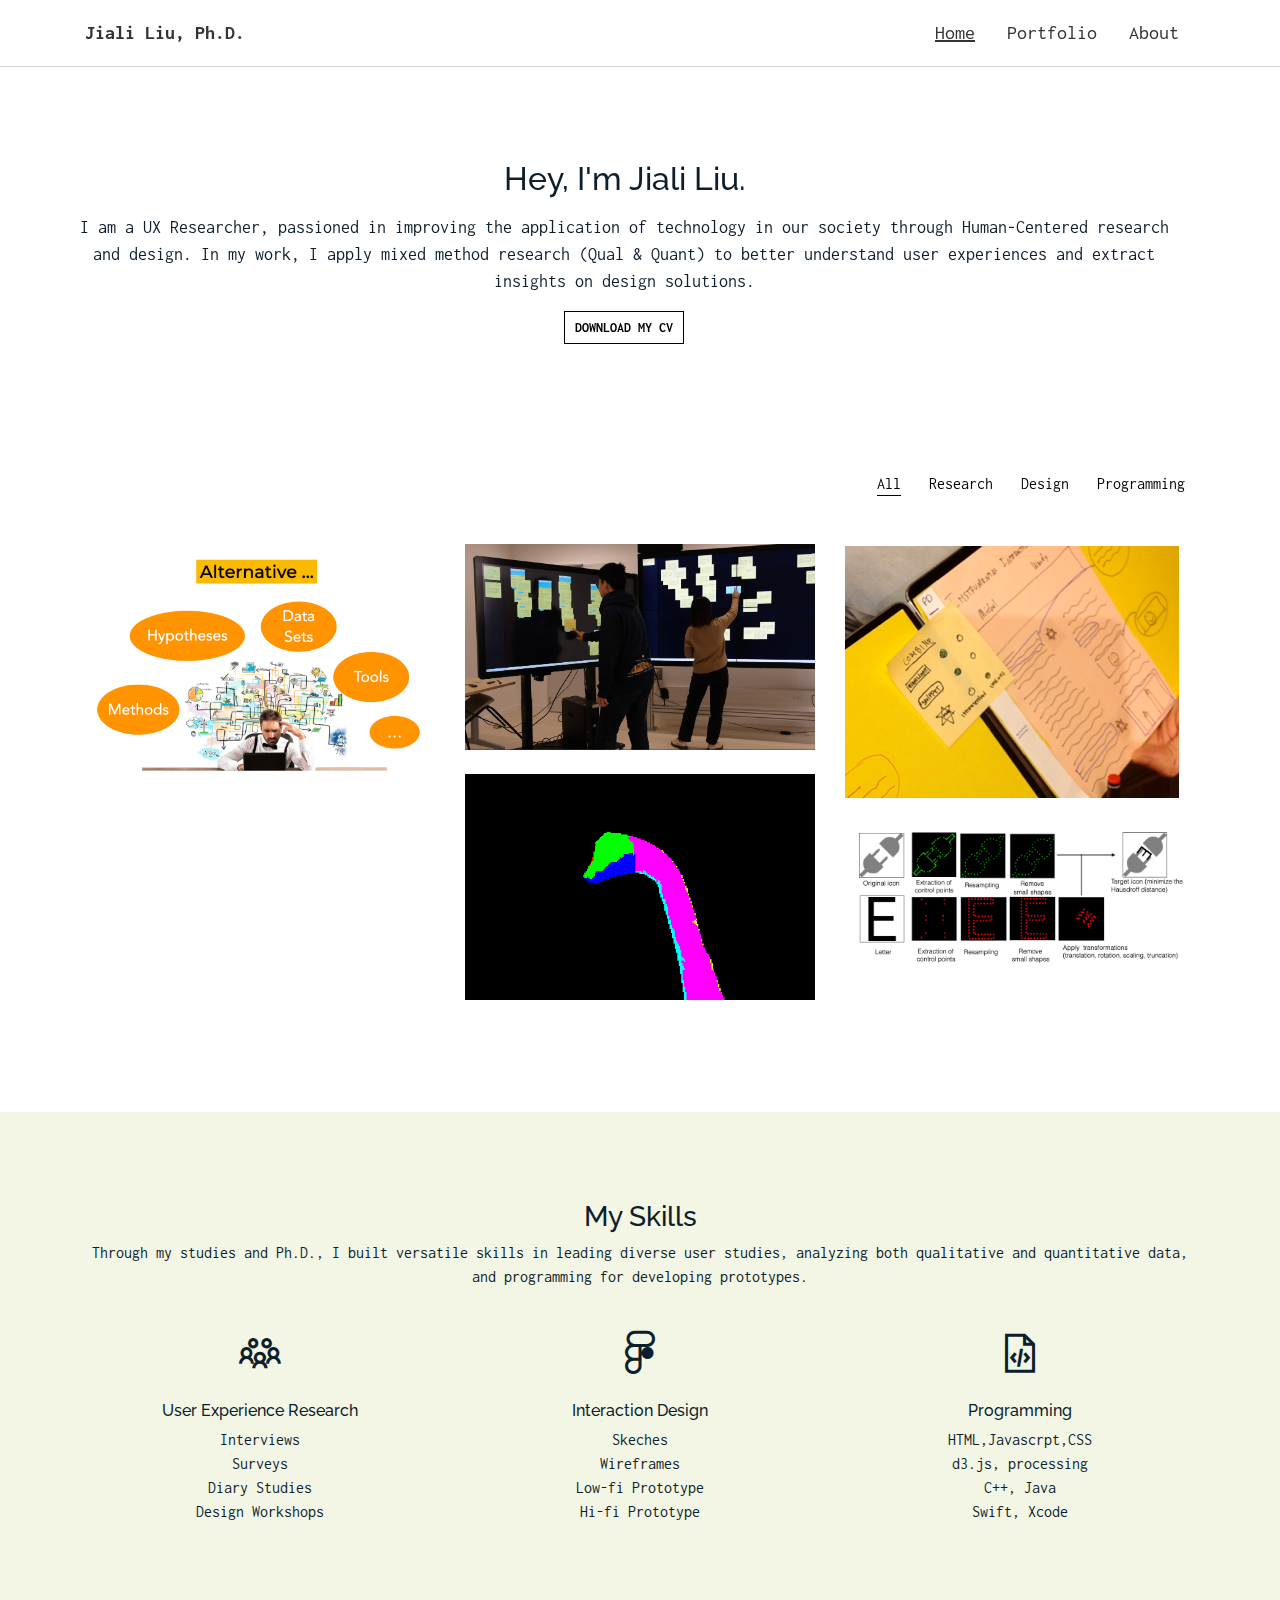
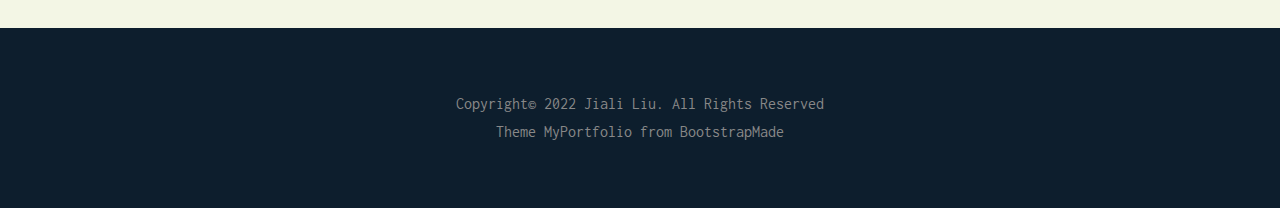
==== commit 1d8f6008: "refine" ====
--- a/index.html
+++ b/index.html
@@ -65,7 +65,7 @@
           <div class="col-md-12 justify-content-center text-center" data-aos="fade-up">
             <h2>Hey, I'm Jiali Liu.</h2>
             <p id="elevator-pitch">I am a UX Researcher, passioned in improving the application of technology in our society through Human-Centered research and design.
-               In my work, I apply mixed method research (<b>Qual & Quant</b>) to better understand user experiences and extract insights on design solutions.
+               In my work, I apply mixed method research (Qual & Quant) to better understand user experiences and extract insights on design solutions.
             </p>
             <p><a href="#" class="getCV">Download my CV</a></p>
           </div>
@@ -93,49 +93,49 @@
           <div class="item research col-sm-6 col-md-4 col-lg-4 mb-4">
             <a href="alternatives.html" class="item-wrap fancybox">
               <div class="work-info">
-                <h3>Alternatives in Data Analysis</h3>
-                <span>research</span>
-              </div>
-              <img class="img-fluid" src="img/alternatives/alts-attention.jpg">
+                <h3>Understand Alternatives in Data Analysis Process</h3>
+                <span>UX Research</span>
+              </div>
+              <img class="img-fluid" src="img/alternatives/alternatives-cover.png">
             </a>
           </div>
           <div class="item research col-sm-6 col-md-4 col-lg-4 mb-4">
-            <a href="ADQDA.html" class="item-wrap fancybox">
+            <a href="" class="item-wrap fancybox">
               <div class="work-info">
                 <h3>Affinity Diagramming</h3>
-                <span>research</span>
+                <span>UX Research</span>
               </div>
               <img class="img-fluid" src="img/ADQDA/ADQDA-cover.png">
             </a>
           </div>
           <div class="item research design col-sm-6 col-md-4 col-lg-4 mb-4">
-            <a href="plasmaText.html" class="item-wrap fancybox">
+            <a href="" class="item-wrap fancybox">
               <div class="work-info">
                 <h3>PlasmaText</h3>
-                <span>research, design</span>
+                <span>UX Research, Design</span>
               </div>
               <img class="img-fluid" src="img/plasmaText/plasmaText-cover.png">
             </a>
           </div>
           <div class="item programming col-sm-6 col-md-4 col-lg-4 mb-4">
-            <a href="work-single.html" class="item-wrap fancybox">
+            <a href="" class="item-wrap fancybox">
               <div class="work-info">
                 <h3>Exoskeleton</h3>
-                <span>programming</span>
+                <span>3D Programming</span>
               </div>
               <img class="img-fluid" src="img/programming/programming-exoskeleton.png">
             </a>
           </div>
           <div class="item programming col-sm-6 col-md-4 col-lg-4 mb-4">
-            <a href="work-single.html" class="item-wrap fancybox">
+            <a href="" class="item-wrap fancybox">
               <div class="work-info">
                 <h3>IconHK</h3>
-                <span>programming</span>
+                <span>Jave Programming</span>
               </div>
               <img class="img-fluid" src="img/programming/iconhk.png">
             </a>
           </div>
-          <div class="item design col-sm-6 col-md-4 col-lg-4 mb-4">
+          <!-- <div class="item design col-sm-6 col-md-4 col-lg-4 mb-4">
             <a href="work-single.html" class="item-wrap fancybox">
               <div class="work-info">
                 <h3>Alt.Notebook</h3>
@@ -143,17 +143,17 @@
               </div>
               <img class="img-fluid" src="img/img_6.jpg">
             </a>
-          </div>
+          </div> -->
         </div>
     </div>
   </div>
 
     <div class="site-section" id="my-skills">
       <div class="container">
-        <div class="row justify-content-center text-center mb-4">
-          <div class="col-5">
+        <div class="row mb-4 align-items-center">
+          <div class="col-md-12 justify-content-center text-center">
             <h2 class="h2 heading">My Skills</h2>
-            <p>Lorem ipsum dolor sit amet consectetur adipisicing elit explicabo inventore.</p>
+            <p>Through my studies and Ph.D., I built versatile skills in leading diverse user studies, analyzing both qualitative and quantitative data, and programming for developing prototypes.</p>
           </div>
         </div>
 
@@ -161,20 +161,18 @@
           <div class="col">
             <i class="las la-users la-3x mb-4 d-flex justify-content-center"></i>
             <h4 class="h4 mb-2 d-flex justify-content-center">User Experience Research</h4>
-            <p>Lorem ipsum dolor sit amet consectetur adipisicing elit explicabo inventore.</p>
-            <ul class="list-unstyled list-line">
+            <ul class="list-unstyled justify-content-center text-center">
               <li>Interviews</li>
               <li>Surveys</li>
-              <li>Magnam soluta quod</li>
-              <li>Lorem ipsum dolor</li>
+              <li>Diary Studies</li>
+              <li>Design Workshops</li>
             </ul>
           </div>
 
           <div class="col">
             <i class="lab la-figma la-3x mb-4 d-flex justify-content-center"></i>
             <h4 class="h4 mb-2 d-flex justify-content-center">Interaction Design</h4>
-            <p>Lorem ipsum dolor sit amet consectetur adipisicing elit explicabo inventore.</p>
-            <ul class="list-unstyled list-line">
+            <ul class="list-unstyled justify-content-center text-center">
               <li>Skeches</li>
               <li>Wireframes</li>
               <li>Low-fi Prototype</li>
@@ -185,14 +183,14 @@
           <div class="col">
             <i class="las la-file-code la-3x mb-4 d-flex justify-content-center"></i>
             <h4 class="h4 mb-2 d-flex justify-content-center">Programming</h4>
-            <p>I learned to quickly grasp and adapt to various architectures and logics.</p>
-            <ul class="list-unstyled list-line">
-              <li>Javascrpt</li>
-              <li>C++</li>
-              <li>Swift</li>
-              <li>D3.js</li>
+            <ul class="list-unstyled justify-content-center text-center">
+              <li>HTML,Javascrpt,CSS</li>
+              <li>d3.js, processing </li>
+              <li>C++, Java</li>
+              <li>Swift, Xcode</li>
             </ul>
           </div>
+
         </div>
       </div>
     </div>
@@ -205,7 +203,6 @@
 <script>
 $(function(){
   $("#footer-placeholder").load("footer.html");
-  console.log("hhhh");
 });
 </script>
 <!--end of footer-->
--- a/css/style.css
+++ b/css/style.css
@@ -47,7 +47,13 @@
     margin-top: 32px;
     letter-spacing: 2px;
 }
-
+#self-intro h2 {
+  margin-bottom: 1rem;
+}
+
+#self-intro p {
+  margin-bottom: 1rem;
+}
 .project-info {
   padding-bottom: 1rem;
 }
@@ -156,7 +162,7 @@
   left: 0;
   right: 0;
   bottom: 0;
-  background: rgba(0, 0, 0, 0.4);
+  background: rgba(0, 0, 0, 0.8);
   visibility: hidden;
   opacity: 0;
   transition: .3s all ease-in-out;
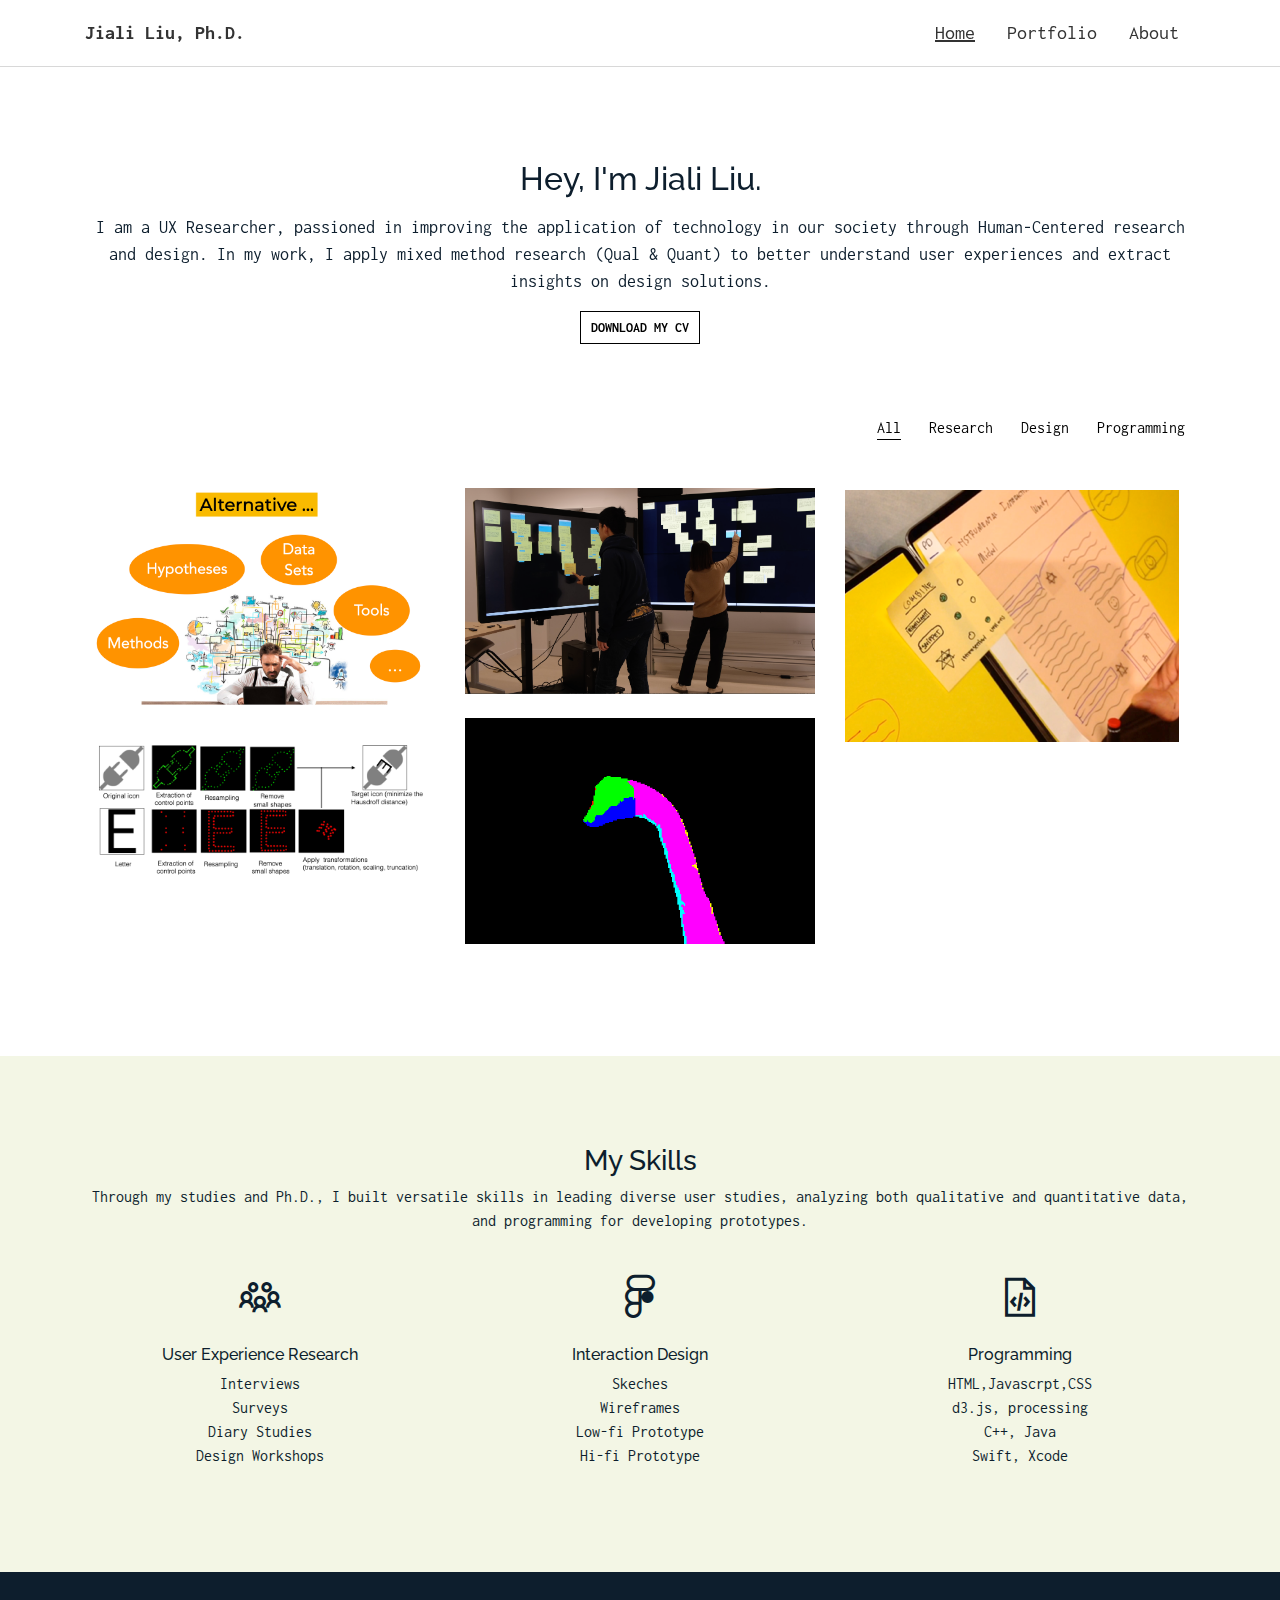
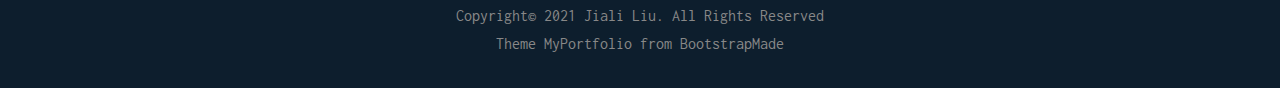
==== commit cb53d0b3: "change padding" ====
--- a/index.html
+++ b/index.html
@@ -59,7 +59,7 @@
 
   <main id="main">
 
-    <div class="site-section" id="section-intro">
+    <div class="site-section pt-10 pb-0">
       <div class="container">
         <div class="row mb-4 align-items-center">
           <div class="col-md-12 justify-content-center text-center" data-aos="fade-up">
@@ -73,7 +73,7 @@
       </div>
     </div>
 
-    <div class="site-section site-portfolio">
+    <div class="site-section pt-2 site-portfolio">
       <div class="container">
          <div class="row mb-5 align-items-center">
             <div class="col-md-12 col-lg-6 mb-4 mb-lg-0" data-aos="fade-up">
--- a/css/style.css
+++ b/css/style.css
@@ -32,8 +32,11 @@
   font-family: "Raleway", sans-serif;
 }
 
-#section-intro {
-  padding: 10rem 2rem 0 0 !important;
+.pt-10 {
+  padding-top: 10rem!important;
+}
+.pt-2 {
+  padding-top: 2rem!important;
 }
 #elevator-pitch {
   font-size: 18px;
@@ -598,7 +601,7 @@
 }
 
 .footer {
-  padding: 4rem 0 4rem 0;
+  padding: 2rem 0 2rem 0;
   background: #0d1e2d;
   text-align: center;
 }
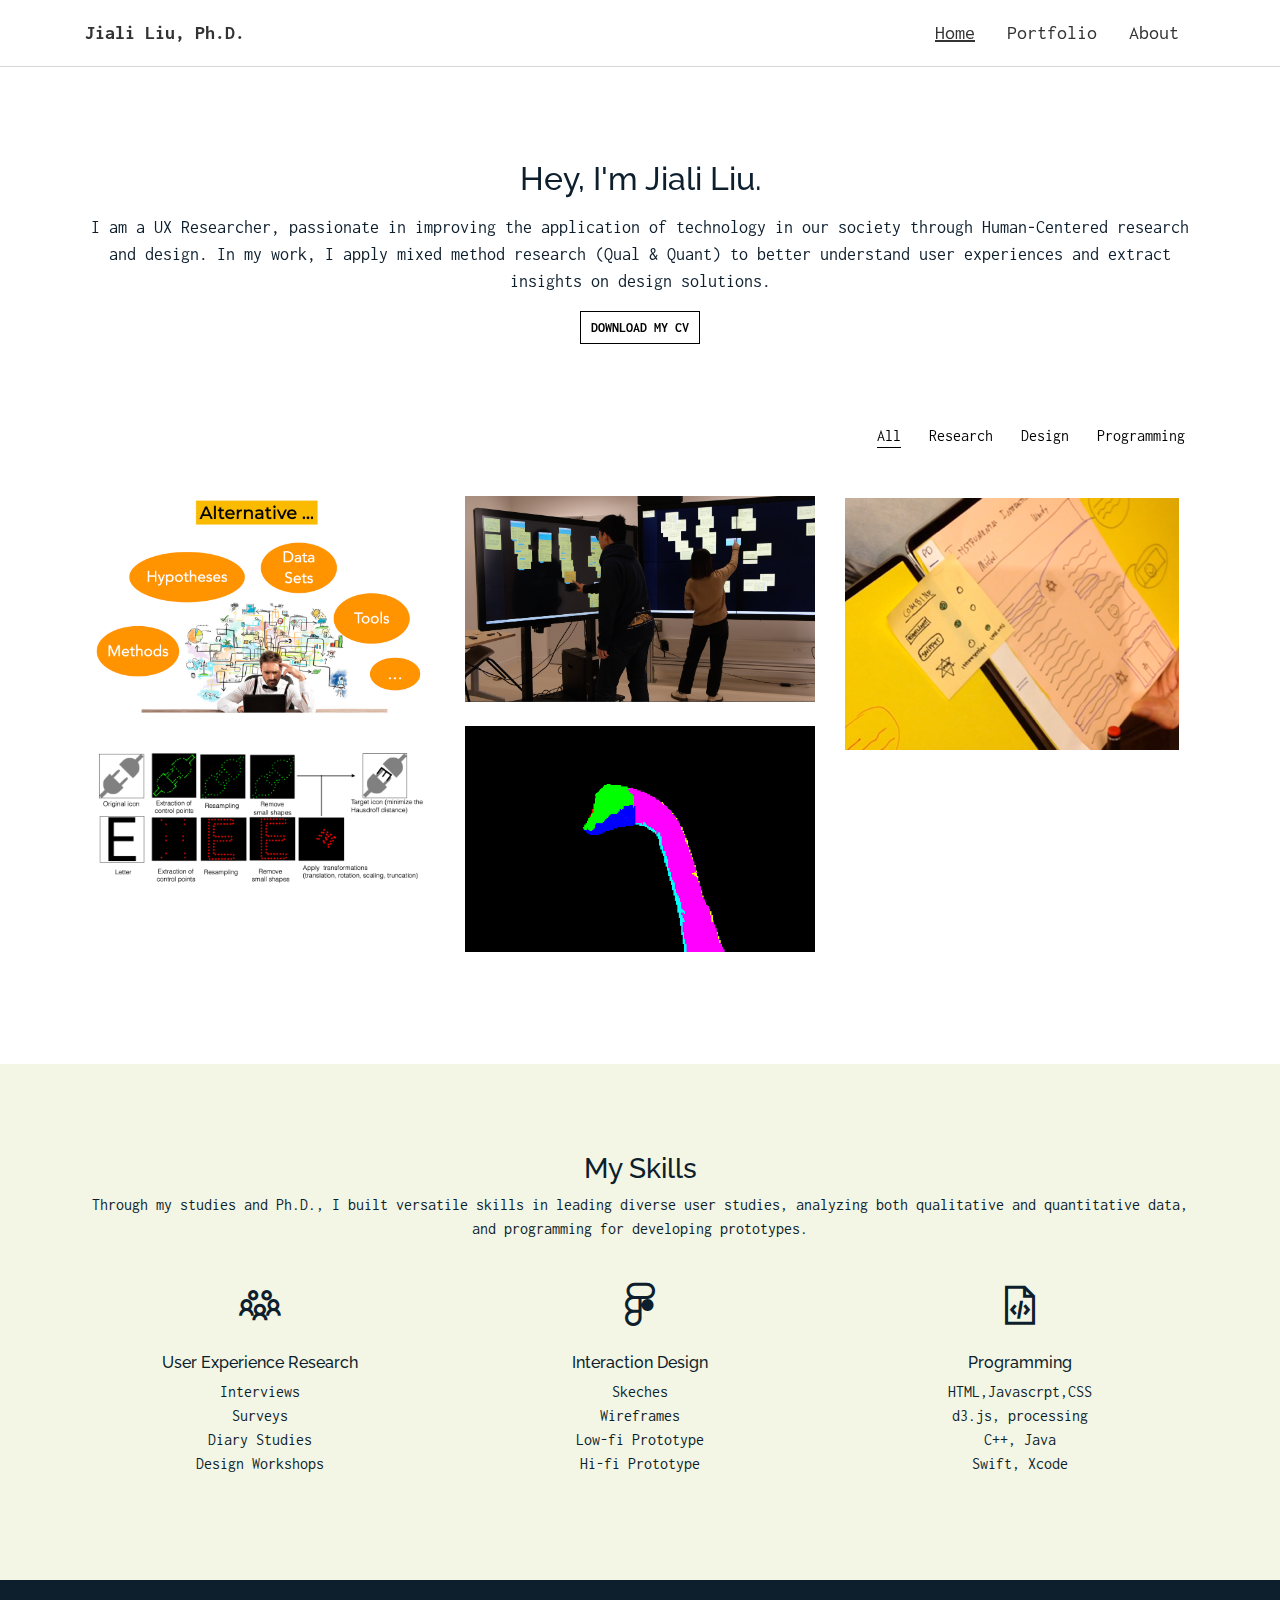
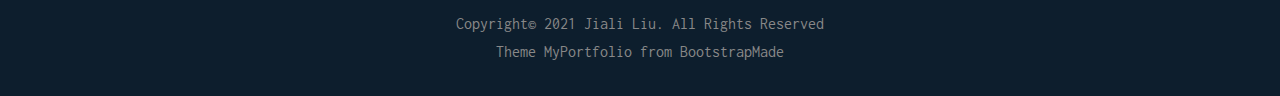
==== commit 65bba3ac: "about me" ====
--- a/index.html
+++ b/index.html
@@ -41,7 +41,7 @@
 
 <body>
 
-  <!--Navigation bar-->
+<!--Navigation bar-->
 <div id="nav-placeholder">
 </div>
 
@@ -62,18 +62,19 @@
     <div class="site-section pt-10 pb-0">
       <div class="container">
         <div class="row mb-4 align-items-center">
-          <div class="col-md-12 justify-content-center text-center" data-aos="fade-up">
+          <div class="col-md-12 justify-content-center text-center" data-aos="fade-up" data-aos-delay="100">
             <h2>Hey, I'm Jiali Liu.</h2>
-            <p id="elevator-pitch">I am a UX Researcher, passioned in improving the application of technology in our society through Human-Centered research and design.
-               In my work, I apply mixed method research (Qual & Quant) to better understand user experiences and extract insights on design solutions.
+            <p id="elevator-pitch">I am a UX Researcher, passionate in improving the application of technology in our society through Human-Centered research and design.
+              In my work, I apply mixed method research (Qual & Quant) to better understand user experiences and extract insights on design solutions.
             </p>
+
             <p><a href="#" class="getCV">Download my CV</a></p>
           </div>
         </div>
       </div>
     </div>
 
-    <div class="site-section pt-2 site-portfolio">
+    <div class="site-section pt-2">
       <div class="container">
          <div class="row mb-5 align-items-center">
             <div class="col-md-12 col-lg-6 mb-4 mb-lg-0" data-aos="fade-up">
--- a/css/style.css
+++ b/css/style.css
@@ -31,12 +31,14 @@
 .font-heading {
   font-family: "Raleway", sans-serif;
 }
-
 .pt-10 {
   padding-top: 10rem!important;
 }
 .pt-2 {
-  padding-top: 2rem!important;
+  padding-top: 2.5rem!important;
+}
+.pt-7 {
+  padding-top: 7rem!important;
 }
 #elevator-pitch {
   font-size: 18px;
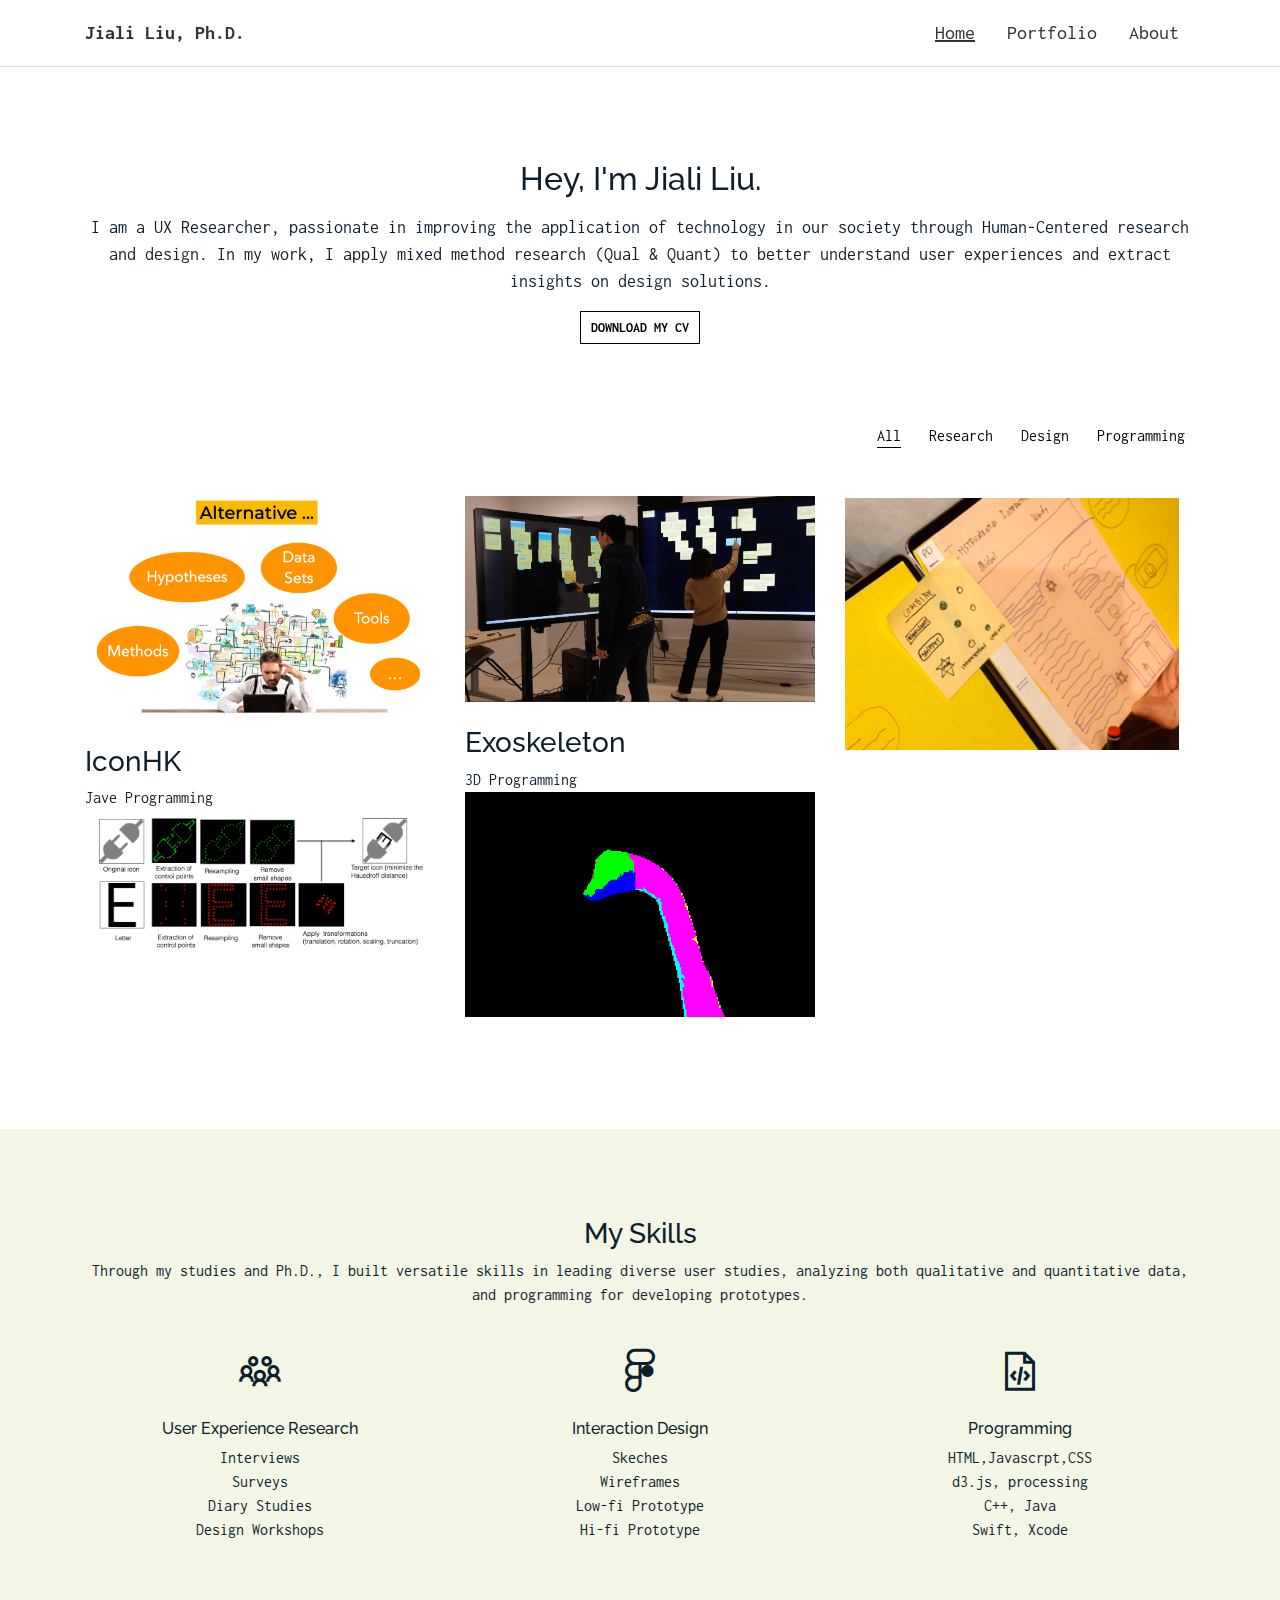
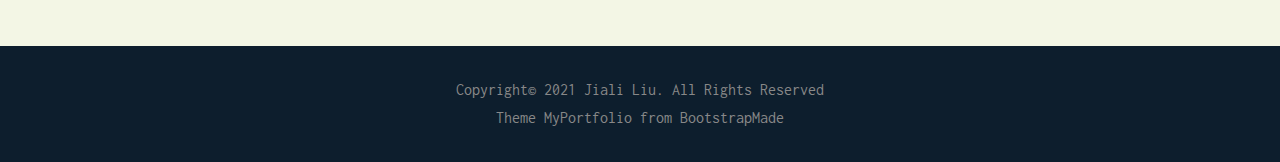
==== commit 44b70d4c: "projects" ====
--- a/index.html
+++ b/index.html
@@ -100,17 +100,17 @@
               <img class="img-fluid" src="img/alternatives/alternatives-cover.png">
             </a>
           </div>
-          <div class="item research col-sm-6 col-md-4 col-lg-4 mb-4">
-            <a href="" class="item-wrap fancybox">
-              <div class="work-info">
-                <h3>Affinity Diagramming</h3>
+          <div class="item research design col-sm-6 col-md-4 col-lg-4 mb-4">
+            <a href="ADQDA.html" class="item-wrap fancybox">
+              <div class="work-info">
+                <h3>Affinity Diagramming Tool Design</h3>
                 <span>UX Research</span>
               </div>
               <img class="img-fluid" src="img/ADQDA/ADQDA-cover.png">
             </a>
           </div>
           <div class="item research design col-sm-6 col-md-4 col-lg-4 mb-4">
-            <a href="" class="item-wrap fancybox">
+            <a href="plasmaText.html" class="item-wrap fancybox">
               <div class="work-info">
                 <h3>PlasmaText</h3>
                 <span>UX Research, Design</span>
@@ -119,22 +119,22 @@
             </a>
           </div>
           <div class="item programming col-sm-6 col-md-4 col-lg-4 mb-4">
-            <a href="" class="item-wrap fancybox">
-              <div class="work-info">
-                <h3>Exoskeleton</h3>
-                <span>3D Programming</span>
-              </div>
-              <img class="img-fluid" src="img/programming/programming-exoskeleton.png">
-            </a>
+            <div class="work-info">
+              <h3>Exoskeleton</h3>
+              <span>3D Programming</span>
+            </div>
+            <img class="img-fluid" src="img/programming/programming-exoskeleton.png">
+            <!--<a href="" class="item-wrap fancybox">
+            </a>-->
           </div>
           <div class="item programming col-sm-6 col-md-4 col-lg-4 mb-4">
-            <a href="" class="item-wrap fancybox">
-              <div class="work-info">
-                <h3>IconHK</h3>
-                <span>Jave Programming</span>
-              </div>
-              <img class="img-fluid" src="img/programming/iconhk.png">
-            </a>
+            <div class="work-info">
+              <h3>IconHK</h3>
+              <span>Jave Programming</span>
+            </div>
+            <img class="img-fluid" src="img/programming/iconhk.png">
+            <!-- <a href="" class="item-wrap fancybox">
+          </a> -->
           </div>
           <!-- <div class="item design col-sm-6 col-md-4 col-lg-4 mb-4">
             <a href="work-single.html" class="item-wrap fancybox">
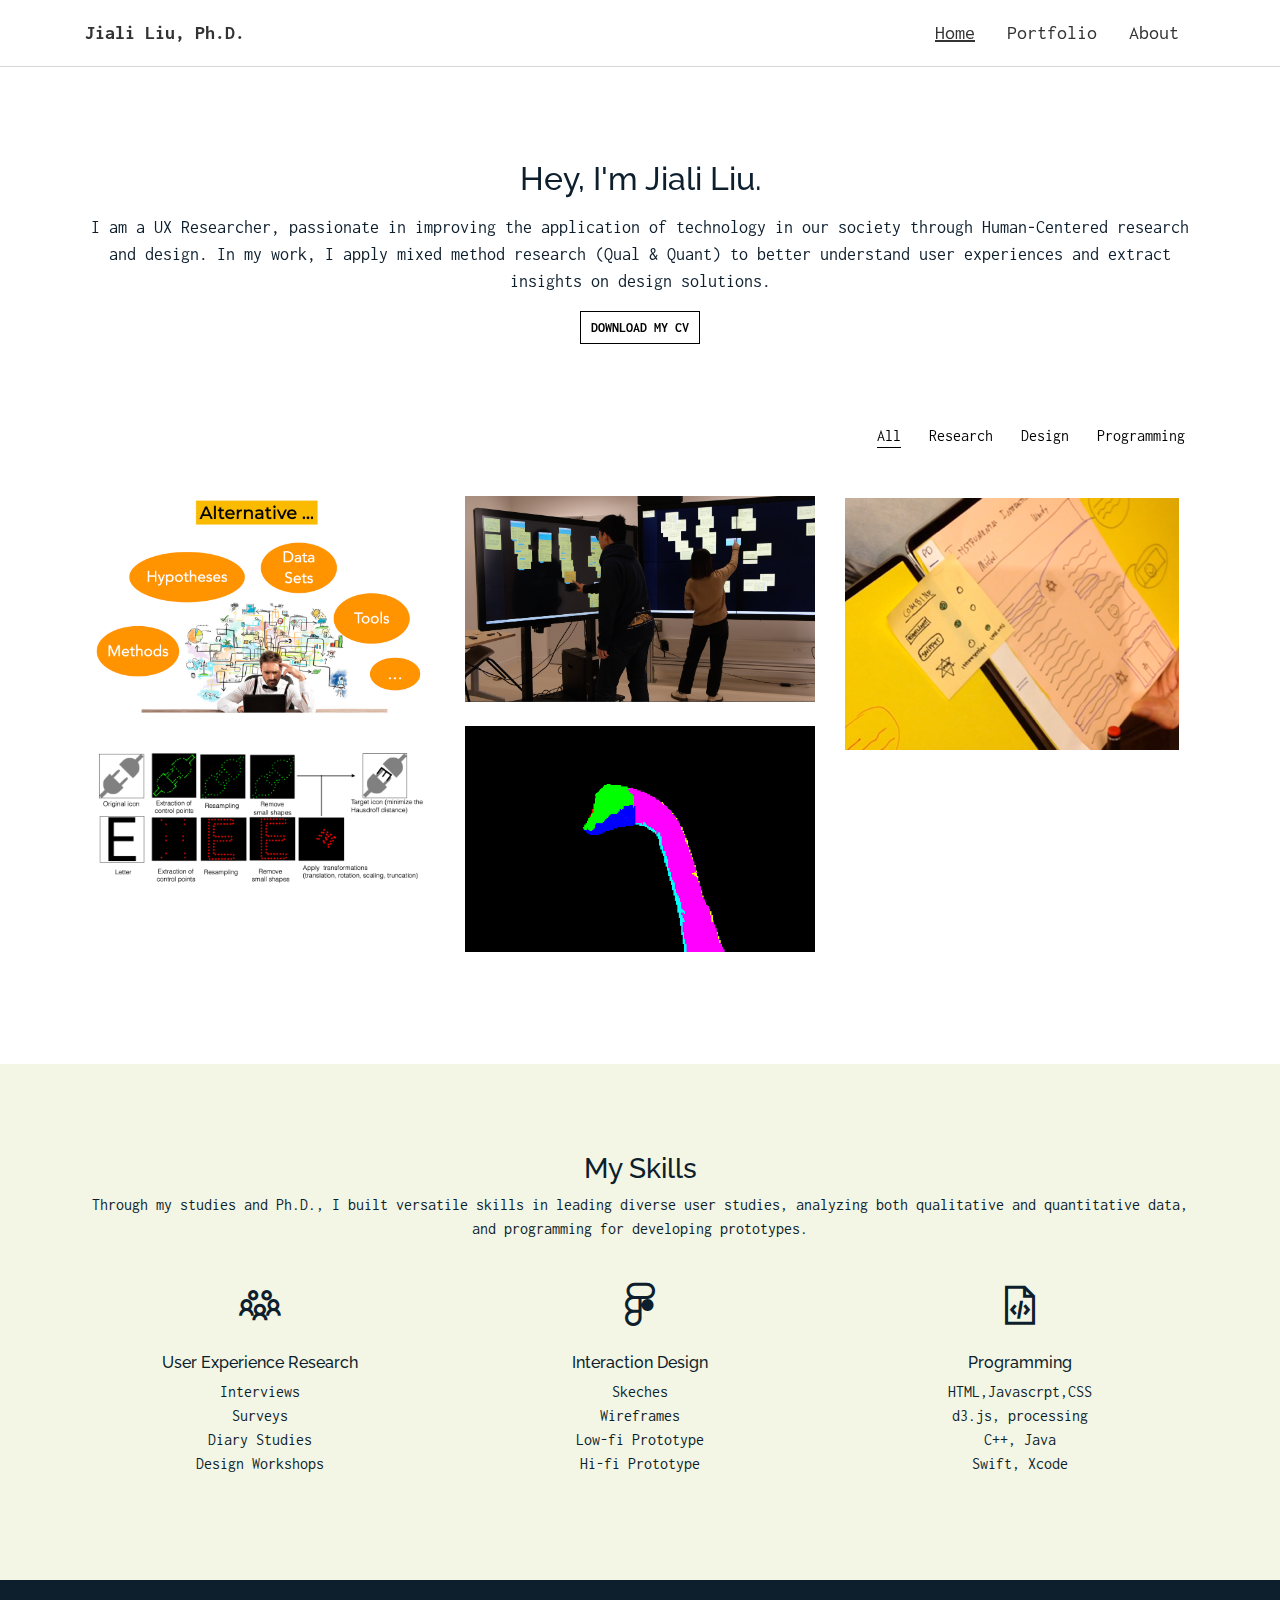
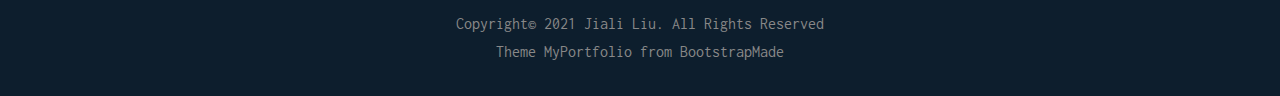
==== commit 0f041870: "fix projects" ====
--- a/index.html
+++ b/index.html
@@ -104,7 +104,7 @@
             <a href="ADQDA.html" class="item-wrap fancybox">
               <div class="work-info">
                 <h3>Affinity Diagramming Tool Design</h3>
-                <span>UX Research</span>
+                <span>UX Research, Design</span>
               </div>
               <img class="img-fluid" src="img/ADQDA/ADQDA-cover.png">
             </a>
@@ -119,22 +119,22 @@
             </a>
           </div>
           <div class="item programming col-sm-6 col-md-4 col-lg-4 mb-4">
+            <a href="" class="item-wrap fancybox">
             <div class="work-info">
               <h3>Exoskeleton</h3>
               <span>3D Programming</span>
             </div>
             <img class="img-fluid" src="img/programming/programming-exoskeleton.png">
-            <!--<a href="" class="item-wrap fancybox">
-            </a>-->
+            </a>
           </div>
           <div class="item programming col-sm-6 col-md-4 col-lg-4 mb-4">
+            <a href="" class="item-wrap fancybox">
             <div class="work-info">
               <h3>IconHK</h3>
               <span>Jave Programming</span>
             </div>
             <img class="img-fluid" src="img/programming/iconhk.png">
-            <!-- <a href="" class="item-wrap fancybox">
-          </a> -->
+            </a>
           </div>
           <!-- <div class="item design col-sm-6 col-md-4 col-lg-4 mb-4">
             <a href="work-single.html" class="item-wrap fancybox">
